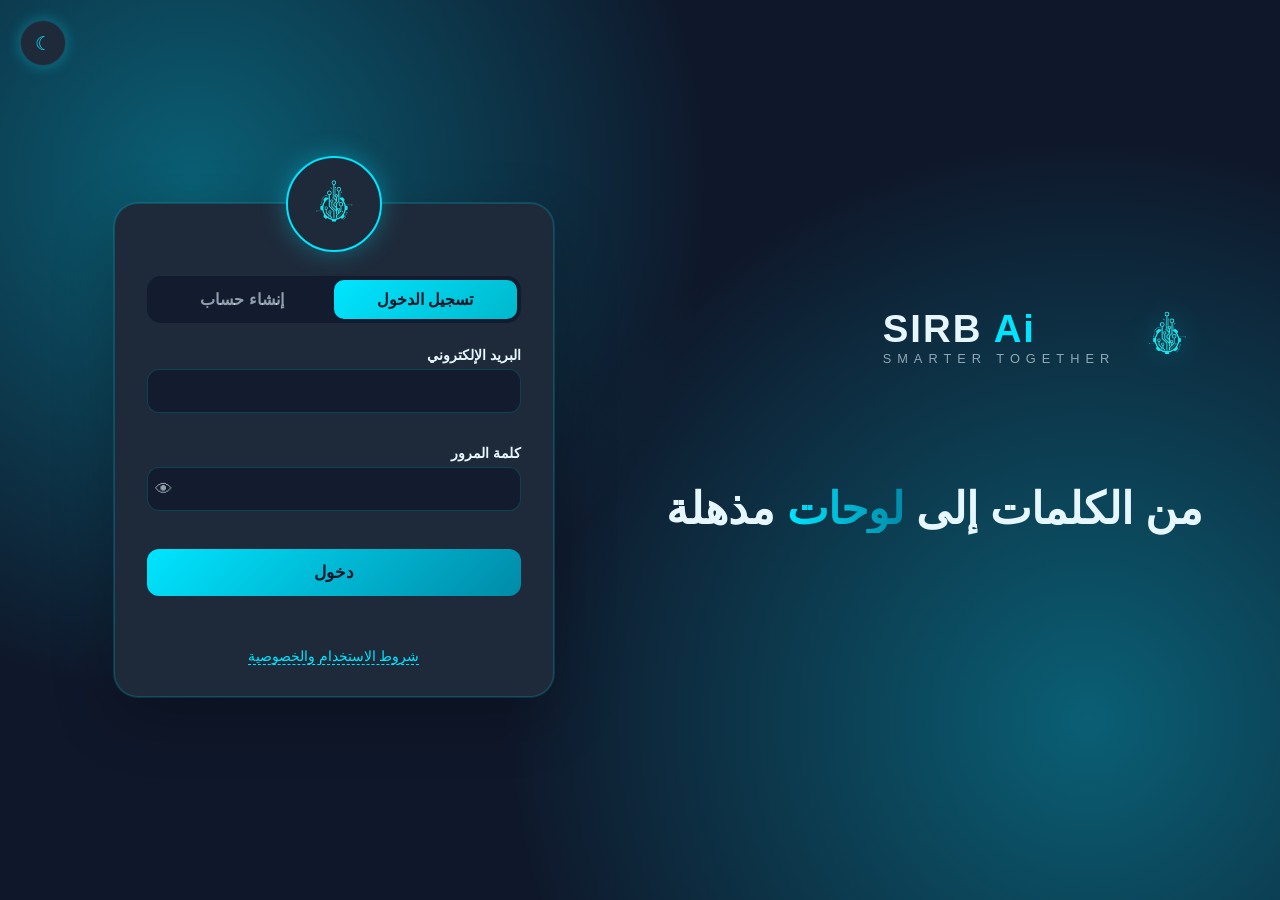
==== index.html @ 0574aa1b "V2.3.0" ====
<!DOCTYPE html>
<html lang="ar" dir="rtl">
<head>
  <meta charset="UTF-8">
  <meta http-equiv="refresh" content="0; url=log/one.html">
  <link rel="icon" type="image/png" href="img/fav.png">
  <title>Sirb Ai</title>
</head>
<body></body>
</html>
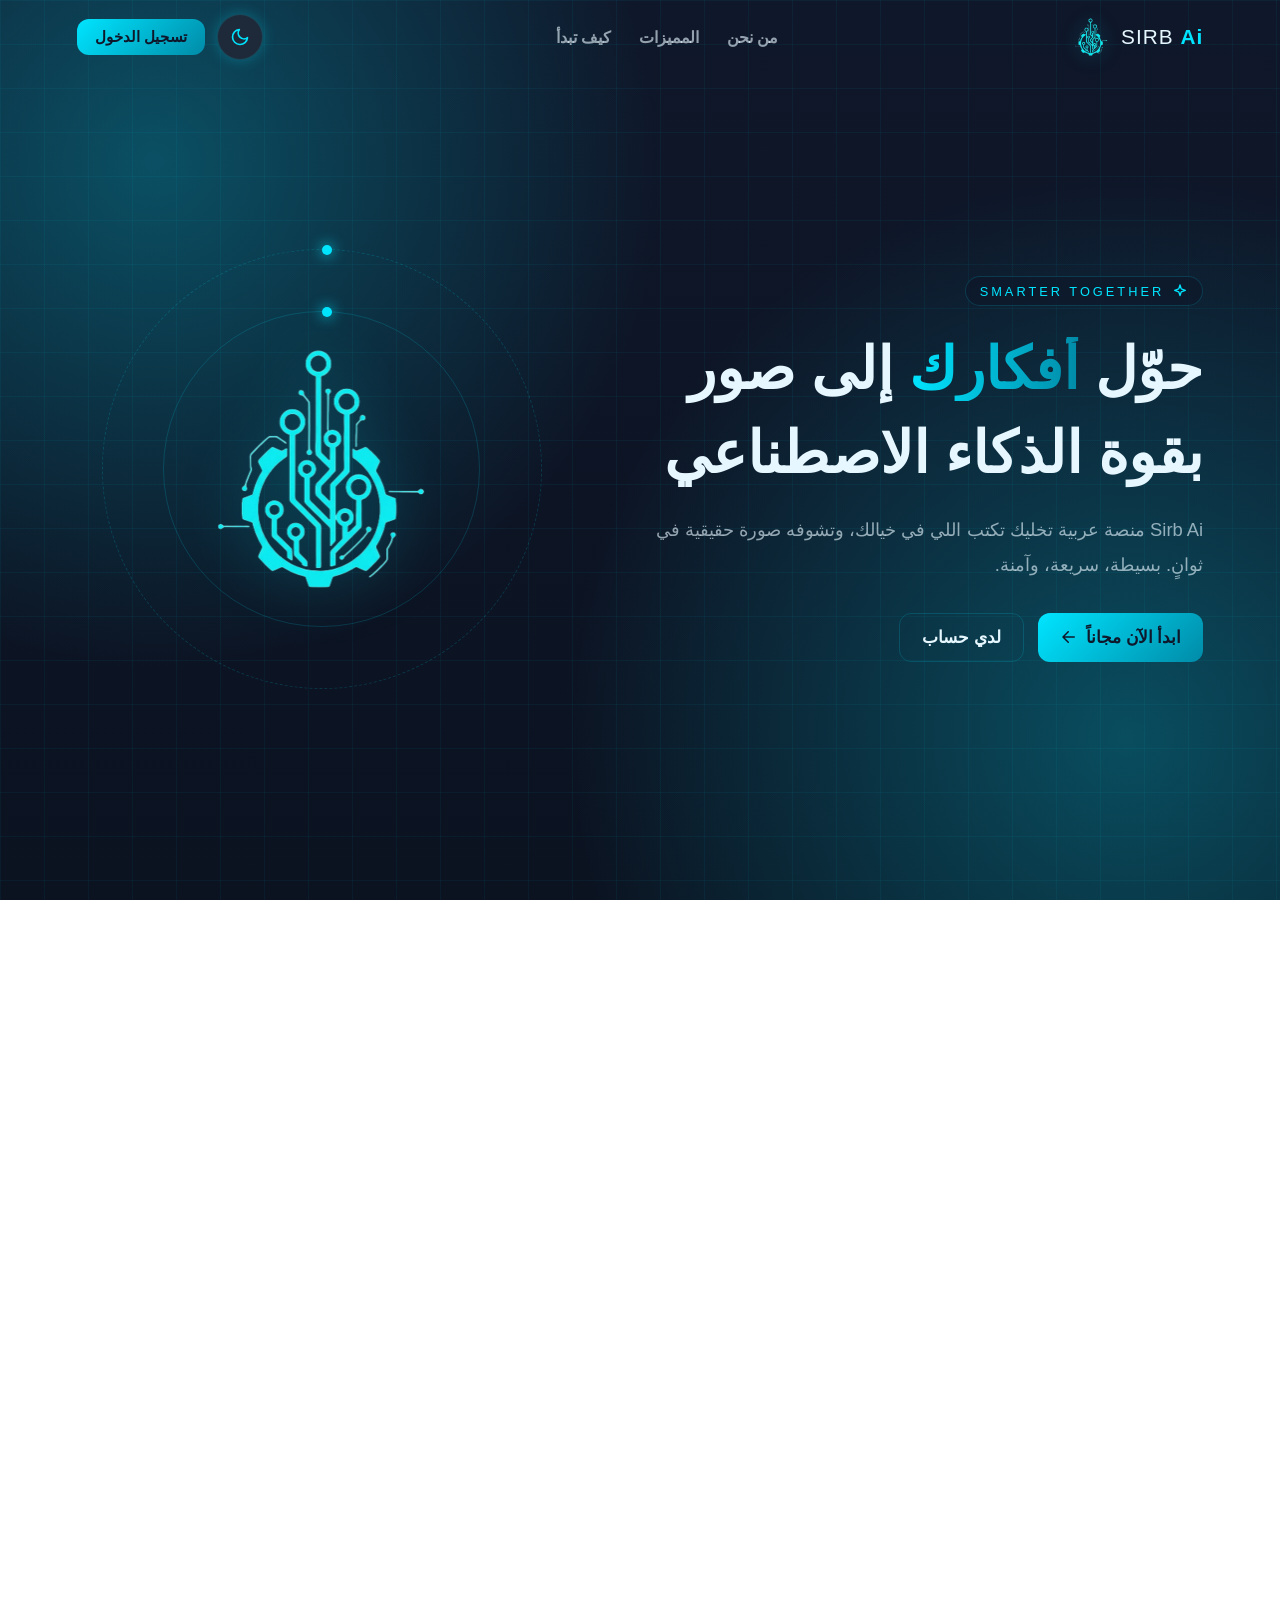
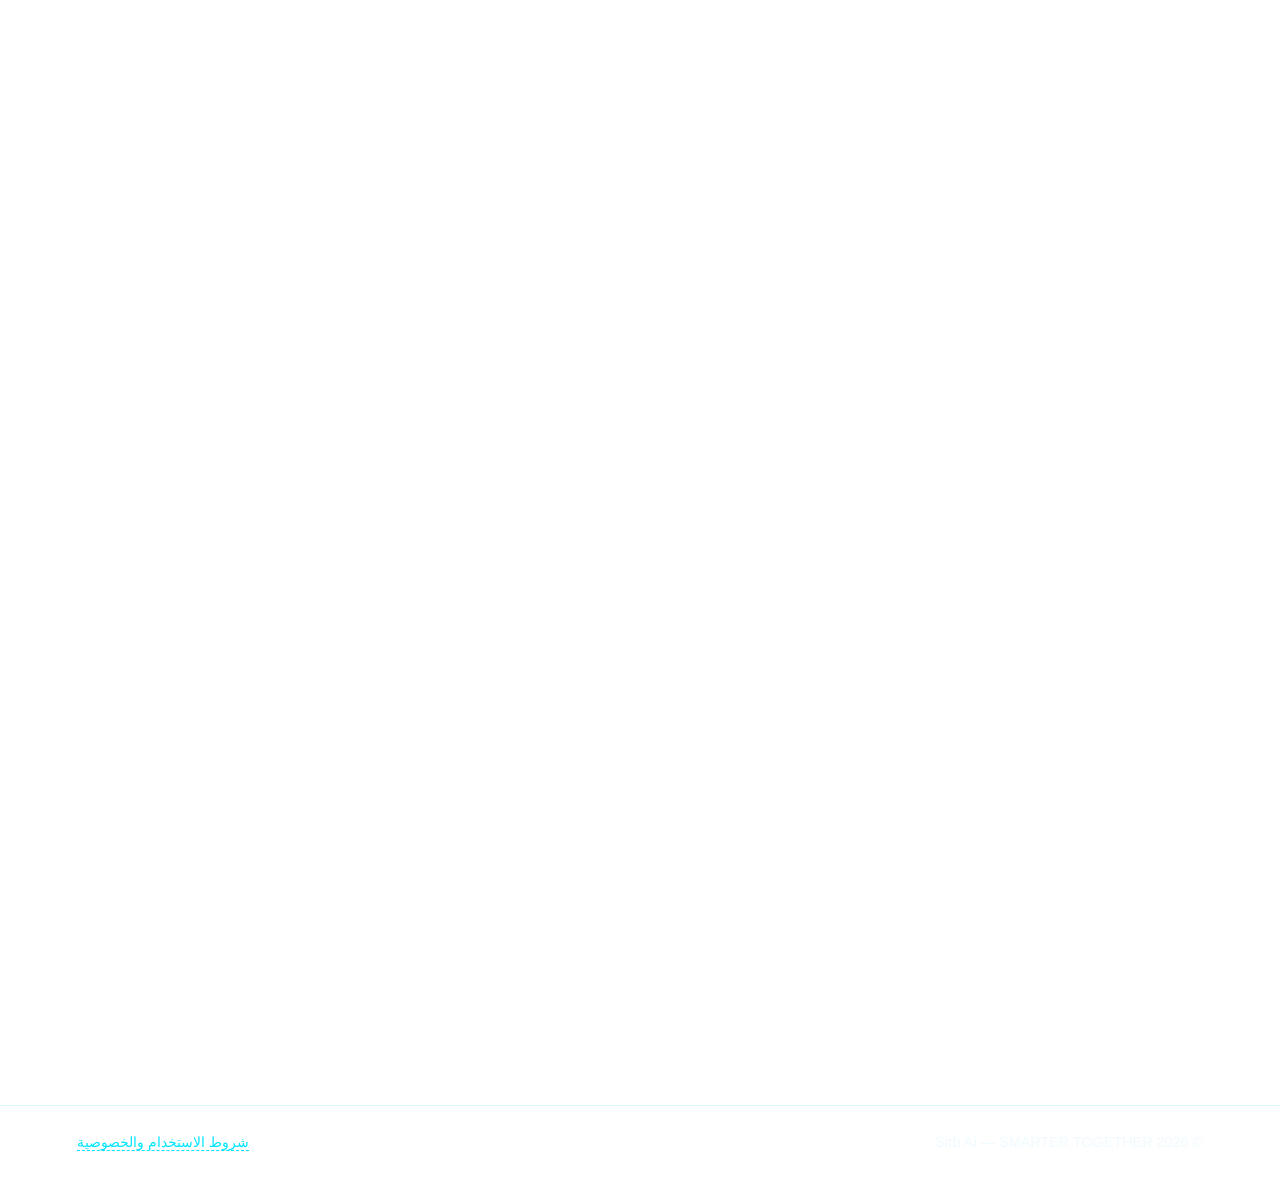
==== commit 2668fbf8: "not" ====
--- a/index.html
+++ b/index.html
@@ -1,10 +1,119 @@
 <!DOCTYPE html>
-<html lang="ar" dir="rtl">
+<html lang="ar" dir="rtl" data-theme="dark">
 <head>
   <meta charset="UTF-8">
-  <meta http-equiv="refresh" content="0; url=log/one.html">
-  <link rel="icon" type="image/png" href="img/fav.png">
-  <title>Sirb Ai</title>
+  <meta name="viewport" content="width=device-width, initial-scale=1.0">
+  <meta http-equiv="Content-Security-Policy" content="default-src 'self'; script-src 'self'; style-src 'self' https://fonts.googleapis.com; font-src https://fonts.gstatic.com; img-src 'self' data:; connect-src 'self'; base-uri 'none'; form-action 'none'; object-src 'none'">
+  <meta name="referrer" content="no-referrer">
+  <meta name="description" content="Sirb Ai — منصة عربية لإنشاء الصور بالذكاء الاصطناعي. SMARTER TOGETHER">
+  <title>Sirb Ai — أنشئ صورك بالذكاء الاصطناعي</title>
+  <link rel="icon" type="image/png" sizes="512x512" href="img/fav.png">
+  <link rel="apple-touch-icon" href="img/fav.png">
+  <link rel="preconnect" href="https://fonts.googleapis.com">
+  <link rel="preconnect" href="https://fonts.gstatic.com" crossorigin>
+  <link rel="stylesheet" href="https://fonts.googleapis.com/css2?family=Cairo:wght@400;600;700;800&family=Outfit:wght@400;600;700&display=swap">
+  <link rel="stylesheet" href="core/core.css">
+  <link rel="stylesheet" href="one.css">
 </head>
-<body></body>
+<body>
+  <svg width="0" height="0" class="sprite" aria-hidden="true">
+    <symbol id="i-sun" viewBox="0 0 24 24"><circle cx="12" cy="12" r="4"/><path d="M12 2v2M12 20v2M4.93 4.93l1.41 1.41M17.66 17.66l1.41 1.41M2 12h2M20 12h2M6.34 17.66l-1.41 1.41M19.07 4.93l-1.41 1.41"/></symbol>
+    <symbol id="i-moon" viewBox="0 0 24 24"><path d="M21 12.79A9 9 0 1 1 11.21 3 7 7 0 0 0 21 12.79z"/></symbol>
+    <symbol id="i-eye" viewBox="0 0 24 24"><path d="M2 12s3.5-7 10-7 10 7 10 7-3.5 7-10 7S2 12 2 12z"/><circle cx="12" cy="12" r="3"/></symbol>
+    <symbol id="i-eye-off" viewBox="0 0 24 24"><path d="M17.94 17.94A10.07 10.07 0 0 1 12 19c-6.5 0-10-7-10-7a18.5 18.5 0 0 1 5.06-5.94M9.9 4.24A9.12 9.12 0 0 1 12 4c6.5 0 10 7 10 7a18.5 18.5 0 0 1-2.16 3.19M14.12 14.12a3 3 0 1 1-4.24-4.24M1 1l22 22"/></symbol>
+    <symbol id="i-mail" viewBox="0 0 24 24"><rect x="2" y="4" width="20" height="16" rx="2"/><path d="m22 6-10 7L2 6"/></symbol>
+    <symbol id="i-lock" viewBox="0 0 24 24"><rect x="3" y="11" width="18" height="11" rx="2"/><path d="M7 11V7a5 5 0 0 1 10 0v4"/></symbol>
+    <symbol id="i-user" viewBox="0 0 24 24"><circle cx="12" cy="8" r="4"/><path d="M4 21a8 8 0 0 1 16 0"/></symbol>
+    <symbol id="i-gift" viewBox="0 0 24 24"><rect x="3" y="8" width="18" height="4" rx="1"/><path d="M12 8v13M19 12v9H5v-9M7.5 8a2.5 2.5 0 0 1 0-5C11 3 12 8 12 8s1-5 4.5-5a2.5 2.5 0 0 1 0 5"/></symbol>
+    <symbol id="i-shield" viewBox="0 0 24 24"><path d="M12 22s8-4 8-10V5l-8-3-8 3v7c0 6 8 10 8 10z"/><path d="m9 12 2 2 4-4"/></symbol>
+    <symbol id="i-spark" viewBox="0 0 24 24"><path d="M12 3l1.9 5.8L20 11l-6.1 2.2L12 19l-1.9-5.8L4 11l6.1-2.2z"/></symbol>
+    <symbol id="i-users" viewBox="0 0 24 24"><circle cx="9" cy="8" r="4"/><path d="M1 21a8 8 0 0 1 16 0M17 4a4 4 0 0 1 0 8M23 21a8 8 0 0 0-5-7.4"/></symbol>
+    <symbol id="i-home" viewBox="0 0 24 24"><path d="M3 10.5 12 3l9 7.5V21h-6v-6H9v6H3z"/></symbol>
+    <symbol id="i-tool" viewBox="0 0 24 24"><path d="M14.7 6.3a4 4 0 0 0-5.4 5.4L3 18l3 3 6.3-6.3a4 4 0 0 0 5.4-5.4l-2.6 2.6-2.4-.6-.6-2.4z"/></symbol>
+    <symbol id="i-copy" viewBox="0 0 24 24"><rect x="9" y="9" width="13" height="13" rx="2"/><path d="M5 15H4a2 2 0 0 1-2-2V4a2 2 0 0 1 2-2h9a2 2 0 0 1 2 2v1"/></symbol>
+    <symbol id="i-out" viewBox="0 0 24 24"><path d="M9 21H5a2 2 0 0 1-2-2V5a2 2 0 0 1 2-2h4M16 17l5-5-5-5M21 12H9"/></symbol>
+    <symbol id="i-arrow" viewBox="0 0 24 24"><path d="M5 12h14M13 5l7 7-7 7"/></symbol>
+    <symbol id="i-globe" viewBox="0 0 24 24"><circle cx="12" cy="12" r="10"/><path d="M2 12h20M12 2a15 15 0 0 1 0 20M12 2a15 15 0 0 0 0 20"/></symbol>
+  </svg>
+  <header class="nav" id="nav">
+    <a class="nav-brand" href="#top">
+      <img src="img/logo.png" alt="Sirb Ai">
+      <span class="en">SIRB <b>Ai</b></span>
+    </a>
+    <nav class="nav-links" aria-label="الأقسام">
+      <a href="#about">من نحن</a>
+      <a href="#features">المميزات</a>
+      <a href="#steps">كيف تبدأ</a>
+    </nav>
+    <div class="nav-actions">
+      <button class="theme-toggle inline" id="themeToggle" type="button" aria-label="تبديل الوضع">
+        <svg class="ic sun"><use href="#i-sun"/></svg><svg class="ic moon"><use href="#i-moon"/></svg>
+      </button>
+      <a href="log/one.html" class="btn small">تسجيل الدخول</a>
+    </div>
+  </header>
+
+  <main id="top">
+    <section class="hero-home">
+      <div class="hero-text reveal">
+        <span class="pill en"><svg class="ic"><use href="#i-spark"/></svg>SMARTER TOGETHER</span>
+        <h1>حوّل <span class="grad">أفكارك</span> إلى صور<br>بقوة الذكاء الاصطناعي</h1>
+        <p>Sirb Ai منصة عربية تخليك تكتب اللي في خيالك، وتشوفه صورة حقيقية في ثوانٍ. بسيطة، سريعة، وآمنة.</p>
+        <div class="hero-cta">
+          <a href="log/one.html?tab=signup" class="btn">ابدأ الآن مجاناً<svg class="ic flip"><use href="#i-arrow"/></svg></a>
+          <a href="log/one.html" class="btn ghost">لدي حساب</a>
+        </div>
+      </div>
+      <div class="hero-art reveal" aria-hidden="true">
+        <div class="orbit o1"></div>
+        <div class="orbit o2"></div>
+        <img src="img/logo.png" alt="">
+      </div>
+    </section>
+
+    <section class="section" id="about">
+      <div class="about reveal">
+        <h2 class="sec-title">من <span class="grad">نحن</span></h2>
+        <p>Sirb Ai فكرة بدأت من إيماننا إن الإبداع حق للكل. بنينا منصة عربية بالكامل تخلي أي شخص، مهما كانت خبرته، يقدر يصنع صور احترافية بمجرد وصف بسيط بالكلمات.</p>
+        <p>شعارنا <span class="en grad">SMARTER TOGETHER</span> لأننا شايفين إن الذكاء الحقيقي بيكبر لما نشاركه، عشان كده كل مستخدم عنده كود دعوة خاص يشارك بيه أصحابه.</p>
+      </div>
+    </section>
+
+    <section class="section" id="features">
+      <h2 class="sec-title reveal">ليه <span class="grad">Sirb Ai</span>؟</h2>
+      <div class="grid">
+        <article class="feat reveal"><span class="feat-ic"><svg class="ic"><use href="#i-spark"/></svg></span><h3>إبداع فوري</h3><p>اكتب وصفك بالعربي أو الإنجليزي واحصل على صورتك في ثوانٍ.</p></article>
+        <article class="feat reveal"><span class="feat-ic"><svg class="ic"><use href="#i-shield"/></svg></span><h3>أمان أولاً</h3><p>تشفير قوي لكلمات المرور، تحقق من البريد، وحماية من محاولات الاختراق.</p></article>
+        <article class="feat reveal"><span class="feat-ic"><svg class="ic"><use href="#i-users"/></svg></span><h3>مع بعض أذكى</h3><p>كود دعوة خاص لكل حساب تشارك بيه أصحابك وتبدعوا سوا.</p></article>
+        <article class="feat reveal"><span class="feat-ic"><svg class="ic"><use href="#i-globe"/></svg></span><h3>عربي بالكامل</h3><p>واجهة عربية مريحة بوضع مظلم ومضيء تناسب عينك.</p></article>
+      </div>
+    </section>
+
+    <section class="section" id="steps">
+      <h2 class="sec-title reveal">ابدأ في <span class="grad">3 خطوات</span></h2>
+      <ol class="steps">
+        <li class="reveal"><b class="en">01</b><h3>أنشئ حسابك</h3><p>بريدك الإلكتروني وكود تحقق يوصلك.</p></li>
+        <li class="reveal"><b class="en">02</b><h3>اكتب فكرتك</h3><p>وصف بسيط للصورة اللي في خيالك.</p></li>
+        <li class="reveal"><b class="en">03</b><h3>استلم صورتك</h3><p>حمّلها وشاركها مع اللي تحبهم.</p></li>
+      </ol>
+    </section>
+
+    <section class="section">
+      <div class="cta reveal">
+        <h2>جاهز تبدع؟</h2>
+        <p>انضم لـ <span class="en">Sirb Ai</span> دلوقتي وخلي خيالك يتكلم.</p>
+        <a href="log/one.html?tab=signup" class="btn">إنشاء حساب<svg class="ic flip"><use href="#i-arrow"/></svg></a>
+      </div>
+    </section>
+  </main>
+
+  <footer class="foot">
+    <span class="en">&copy; <span id="year"></span> Sirb Ai — SMARTER TOGETHER</span>
+    <a href="terms/index.html?from=home" class="link">شروط الاستخدام والخصوصية</a>
+  </footer>
+
+  <script src="core/config.js"></script>
+  <script src="core/core.js"></script>
+  <script src="one.js"></script>
+</body>
 </html>
--- a/core/core.css
+++ b/core/core.css
@@ -0,0 +1,256 @@
+:root {
+  --primary: #00E5FF;
+  --secondary: #00B8CC;
+  --interactive: #008BA8;
+  --accent: #00667A;
+  --success: #22C55E;
+  --warning: #F59E0B;
+  --error: #EF4444;
+  --info: #6366F1;
+  --bg: #0F172A;
+  --bg-2: #0B1220;
+  --card: rgba(30, 42, 58, 0.72);
+  --card-solid: #1E2A3A;
+  --text: #E6F7FF;
+  --muted: rgba(230, 247, 255, 0.62);
+  --line: rgba(0, 229, 255, 0.16);
+  --input: rgba(15, 23, 42, 0.65);
+  --glow: rgba(0, 229, 255, 0.28);
+  --grid: rgba(0, 229, 255, 0.05);
+  --shadow: 0 24px 60px rgba(0, 0, 0, 0.35);
+  --on-primary: #0F172A;
+  --font-ar: 'Cairo', sans-serif;
+  --font-en: 'Outfit', sans-serif;
+}
+
+[data-theme="light"] {
+  --primary: #0891A8;
+  --secondary: #0E7C90;
+  --interactive: #00667A;
+  --bg: #E7EDF2;
+  --bg-2: #DCE4EA;
+  --card: rgba(244, 247, 250, 0.82);
+  --card-solid: #F4F7FA;
+  --text: #1B2533;
+  --muted: rgba(27, 37, 51, 0.6);
+  --line: rgba(0, 102, 122, 0.16);
+  --input: #EBF0F4;
+  --glow: rgba(8, 145, 168, 0.14);
+  --grid: rgba(0, 102, 122, 0.05);
+  --shadow: 0 18px 44px rgba(27, 37, 51, 0.1);
+  --on-primary: #F4F7FA;
+}
+
+* { box-sizing: border-box; margin: 0; padding: 0; }
+
+html { scroll-behavior: smooth; }
+
+body {
+  min-height: 100vh;
+  font-family: var(--font-ar);
+  background:
+    linear-gradient(var(--grid) 1px, transparent 1px) 0 0 / 44px 44px,
+    linear-gradient(90deg, var(--grid) 1px, transparent 1px) 0 0 / 44px 44px,
+    radial-gradient(circle at 12% 18%, var(--glow), transparent 38%),
+    radial-gradient(circle at 88% 82%, var(--glow), transparent 42%),
+    linear-gradient(180deg, var(--bg), var(--bg-2));
+  background-attachment: fixed;
+  color: var(--text);
+  transition: background-color .4s, color .4s;
+}
+
+.en { font-family: var(--font-en); }
+.upper { text-transform: uppercase; letter-spacing: 3px; }
+
+.ic { width: 20px; height: 20px; fill: none; stroke: currentColor; stroke-width: 2; stroke-linecap: round; stroke-linejoin: round; flex-shrink: 0; }
+
+.layout {
+  min-height: 100vh;
+  display: grid;
+  grid-template-columns: 1.1fr 1fr;
+  align-items: center;
+  gap: 56px;
+  padding: 48px 6vw;
+  max-width: 1280px;
+  margin: 0 auto;
+}
+
+.brand { display: flex; align-items: center; gap: 16px; margin-bottom: 40px; text-decoration: none; color: inherit; }
+.brand-logo { width: 72px; height: 72px; filter: drop-shadow(0 0 14px var(--glow)); }
+.brand-name { font-size: 2.4rem; letter-spacing: 2px; direction: ltr; }
+.brand-name span { color: var(--primary); }
+.brand-tag { color: var(--muted); letter-spacing: 6px; font-size: .8rem; direction: ltr; text-align: right; }
+
+.phrase-box { min-height: 170px; display: flex; align-items: center; }
+.phrase { font-size: clamp(1.6rem, 3.4vw, 2.8rem); font-weight: 800; line-height: 1.6; }
+.phrase .grad { background: linear-gradient(90deg, var(--primary), var(--interactive)); -webkit-background-clip: text; background-clip: text; color: transparent; }
+.phrase .split { background: linear-gradient(180deg, var(--text) 50%, var(--primary) 50%); -webkit-background-clip: text; background-clip: text; color: transparent; }
+.phrase .faint { opacity: .4; }
+
+.perks { list-style: none; display: grid; gap: 14px; margin-top: 28px; }
+.perks li { display: flex; align-items: center; gap: 12px; color: var(--muted); font-weight: 600; }
+.perks .ic { color: var(--primary); width: 22px; height: 22px; padding: 4px; box-sizing: content-box; border: 1px solid var(--line); border-radius: 10px; background: var(--input); }
+
+.card {
+  position: relative;
+  background: var(--card);
+  backdrop-filter: blur(14px);
+  -webkit-backdrop-filter: blur(14px);
+  border: 1px solid var(--line);
+  border-radius: 26px;
+  padding: 72px 32px 30px;
+  box-shadow: var(--shadow);
+  max-width: 440px;
+  width: 100%;
+  justify-self: center;
+}
+.card::before {
+  content: ""; position: absolute; inset: 0; border-radius: inherit; padding: 1px; pointer-events: none;
+  background: linear-gradient(160deg, var(--primary), transparent 35%, transparent 70%, var(--interactive));
+  -webkit-mask: linear-gradient(#000 0 0) content-box, linear-gradient(#000 0 0);
+  -webkit-mask-composite: xor; mask-composite: exclude; opacity: .55;
+}
+
+.logo-ring {
+  position: absolute; top: -48px; left: 50%; transform: translateX(-50%);
+  width: 96px; height: 96px; border-radius: 50%;
+  background: var(--card-solid); border: 2px solid var(--primary);
+  display: grid; place-items: center;
+  box-shadow: 0 0 24px var(--glow);
+}
+.logo-ring img { width: 66px; height: 66px; }
+
+.card-title { text-align: center; font-size: 1.35rem; margin-bottom: 4px; }
+.card-sub { text-align: center; color: var(--muted); font-size: .9rem; margin-bottom: 20px; }
+
+.tabs { position: relative; display: grid; grid-template-columns: 1fr 1fr; background: var(--input); border: 1px solid var(--line); border-radius: 14px; padding: 4px; margin-bottom: 22px; }
+.tab { position: relative; z-index: 1; border: 0; background: none; color: var(--muted); font: 700 1rem var(--font-ar); padding: 10px; cursor: pointer; transition: color .3s; }
+.tab.active { color: var(--on-primary); }
+.tab-indicator { position: absolute; top: 4px; bottom: 4px; right: 4px; width: calc(50% - 4px); border-radius: 10px; background: linear-gradient(135deg, var(--primary), var(--secondary)); transition: transform .4s cubic-bezier(.65, 0, .35, 1); }
+.tabs.signup .tab-indicator { transform: translateX(-100%); }
+
+.form { display: none; flex-direction: column; gap: 14px; animation: fadeUp .4s ease; }
+.form.active { display: flex; }
+
+.field { display: flex; flex-direction: column; gap: 6px; font-weight: 600; font-size: .9rem; }
+.field em { color: var(--muted); font-style: normal; font-weight: 400; }
+.input-wrap { position: relative; }
+.input-wrap > .ic { position: absolute; right: 13px; top: 50%; transform: translateY(-50%); color: var(--muted); width: 18px; height: 18px; pointer-events: none; transition: color .2s; }
+.input-wrap:focus-within > .ic { color: var(--primary); }
+.field input {
+  width: 100%; padding: 12px 14px; border-radius: 12px;
+  border: 1px solid var(--line); background: var(--input); color: var(--text);
+  font: 1rem var(--font-en); outline: none; transition: border-color .2s, box-shadow .2s;
+}
+.input-wrap input { padding-right: 42px; }
+.field input::placeholder { color: var(--muted); opacity: .6; }
+.field input:focus { border-color: var(--primary); box-shadow: 0 0 0 3px var(--glow); }
+.field.invalid input { border-color: var(--error); }
+.err { color: var(--error); min-height: 1em; font-weight: 400; }
+
+.pass-wrap input { padding-left: 44px; }
+.eye { position: absolute; left: 6px; top: 50%; transform: translateY(-50%); border: 0; background: none; cursor: pointer; color: var(--muted); width: 34px; height: 34px; display: grid; place-items: center; border-radius: 8px; transition: color .2s, background .2s; }
+.eye:hover { color: var(--primary); background: var(--glow); }
+.eye .off, .eye.on .open { display: none; }
+.eye.on .off { display: block; }
+.eye.on { color: var(--primary); }
+
+.meter { height: 4px; border-radius: 4px; background: var(--input); overflow: hidden; }
+.meter i { display: block; height: 100%; width: 0; background: var(--error); transition: width .3s, background .3s; }
+
+.btn {
+  display: inline-flex; align-items: center; justify-content: center; gap: 8px;
+  text-decoration: none; text-align: center;
+  margin-top: 6px; border: 0; border-radius: 12px; padding: 13px 22px;
+  background: linear-gradient(135deg, var(--primary), var(--interactive));
+  color: var(--on-primary); font: 800 1.05rem var(--font-ar); cursor: pointer;
+  transition: transform .2s, box-shadow .2s, opacity .2s;
+}
+.btn:hover { transform: translateY(-2px); box-shadow: 0 8px 24px var(--glow); }
+.btn:disabled { opacity: .6; cursor: wait; transform: none; }
+.btn.ghost { background: transparent; border: 1px solid var(--line); color: var(--text); }
+.btn.ghost:hover { border-color: var(--primary); color: var(--primary); }
+.btn .ic { width: 18px; height: 18px; }
+
+.msg { text-align: center; min-height: 1.4em; font-weight: 600; }
+.msg.error { color: var(--error); }
+.msg.success { color: var(--success); }
+.msg.info { color: var(--info); }
+
+.theme-toggle {
+  position: fixed; top: 20px; left: 20px; z-index: 20;
+  width: 46px; height: 46px; border-radius: 50%;
+  border: 1px solid var(--line); background: var(--card-solid); color: var(--primary);
+  display: grid; place-items: center; cursor: pointer; box-shadow: 0 0 14px var(--glow);
+  transition: transform .3s, border-color .2s;
+}
+.theme-toggle:hover { transform: rotate(18deg); border-color: var(--primary); }
+.theme-toggle.inline { position: static; }
+[data-theme="dark"] .theme-toggle .sun, [data-theme="light"] .theme-toggle .moon { display: none; }
+
+.back-home { position: fixed; top: 20px; right: 20px; z-index: 20; display: inline-flex; align-items: center; gap: 6px; padding: 10px 16px; border-radius: 999px; border: 1px solid var(--line); background: var(--card-solid); color: var(--text); text-decoration: none; font-weight: 700; font-size: .9rem; transition: border-color .2s, color .2s; }
+.back-home:hover { border-color: var(--primary); color: var(--primary); }
+.back-home .ic { width: 18px; height: 18px; }
+
+.e1 { animation: inFade .7s ease both; }
+.e2 { animation: inUp .7s ease both; }
+.e3 { animation: inDown .7s ease both; }
+.e4 { animation: inRight .7s ease both; }
+.e5 { animation: inLeft .7s ease both; }
+.e6 { animation: inZoom .7s ease both; }
+.e7 { animation: inBlur .8s ease both; }
+.e8 { animation: inFlip .8s ease both; }
+.x1 { animation: inFade .6s ease reverse both; }
+.x2 { animation: inUp .6s ease reverse both; }
+.x3 { animation: inDown .6s ease reverse both; }
+.x4 { animation: inRight .6s ease reverse both; }
+.x5 { animation: inLeft .6s ease reverse both; }
+.x6 { animation: inZoom .6s ease reverse both; }
+.x7 { animation: inBlur .6s ease reverse both; }
+.x8 { animation: inFlip .6s ease reverse both; }
+
+@keyframes inFade { from { opacity: 0; } to { opacity: 1; } }
+@keyframes inUp { from { opacity: 0; transform: translateY(40px); } to { opacity: 1; transform: none; } }
+@keyframes inDown { from { opacity: 0; transform: translateY(-40px); } to { opacity: 1; transform: none; } }
+@keyframes inRight { from { opacity: 0; transform: translateX(60px); } to { opacity: 1; transform: none; } }
+@keyframes inLeft { from { opacity: 0; transform: translateX(-60px); } to { opacity: 1; transform: none; } }
+@keyframes inZoom { from { opacity: 0; transform: scale(.7); } to { opacity: 1; transform: none; } }
+@keyframes inBlur { from { opacity: 0; filter: blur(12px); } to { opacity: 1; filter: none; } }
+@keyframes inFlip { from { opacity: 0; transform: perspective(600px) rotateX(70deg); } to { opacity: 1; transform: none; } }
+@keyframes fadeUp { from { opacity: 0; transform: translateY(10px); } to { opacity: 1; transform: none; } }
+
+.page-center { min-height: 100vh; display: grid; place-items: center; padding: 24px; text-align: center; }
+.page-center .card { padding-top: 72px; }
+.page-center h2 { margin-bottom: 8px; }
+.page-center p { color: var(--muted); margin-bottom: 16px; }
+.page-center .btn { width: 100%; }
+.status { display: inline-flex; align-items: center; gap: 8px; color: var(--warning); }
+.code-box { display: flex; gap: 8px; justify-content: center; align-items: center; margin: 12px 0 20px; }
+.code-box code { font: 700 1.3rem var(--font-en); letter-spacing: 4px; color: var(--primary); background: var(--input); padding: 8px 16px; border-radius: 10px; }
+
+.agree { display: flex; align-items: flex-start; gap: 8px; font-size: .9rem; cursor: pointer; }
+.agree input { margin-top: 6px; accent-color: var(--primary); width: 16px; height: 16px; flex-shrink: 0; }
+.link { color: var(--primary); text-decoration: none; border-bottom: 1px dashed var(--primary); }
+.link:hover { color: var(--secondary); }
+.legal { text-align: center; margin-top: 16px; font-size: .85rem; }
+.agree-err { color: var(--error); min-height: 1em; margin-top: -8px; }
+
+.hint { display: block; margin-top: 4px; font-size: .72rem; color: var(--muted); font-family: var(--font-en); direction: ltr; text-align: right; }
+.code-wrap { display: flex; gap: 8px; align-items: stretch; }
+.code-wrap input { flex: 1; min-width: 0; letter-spacing: 6px; text-align: center; font-weight: 700; }
+.send-code { flex-shrink: 0; border: 1px solid var(--primary); background: transparent; color: var(--primary); border-radius: 10px; padding: 0 14px; font-family: var(--font-ar); font-weight: 700; font-size: .85rem; cursor: pointer; transition: background .2s, color .2s; white-space: nowrap; }
+.send-code:hover:not(:disabled) { background: var(--primary); color: var(--on-primary); }
+.send-code:disabled { opacity: .55; cursor: not-allowed; }
+
+@media (max-width: 900px) {
+  .layout { grid-template-columns: 1fr; gap: 72px; padding: 96px 20px 40px; }
+  .brand { justify-content: center; margin-bottom: 16px; }
+  .phrase-box { min-height: 120px; justify-content: center; text-align: center; }
+  .perks { display: none; }
+}
+
+@media (prefers-reduced-motion: reduce) {
+  *, *::before, *::after { animation-duration: .01ms !important; transition-duration: .01ms !important; }
+  html { scroll-behavior: auto; }
+}
+.sprite { position: absolute; width: 0; height: 0; overflow: hidden; }
--- a/one.css
+++ b/one.css
@@ -0,0 +1,92 @@
+.nav {
+  position: sticky; top: 0; z-index: 30;
+  display: flex; align-items: center; justify-content: space-between; gap: 16px;
+  padding: 14px 6vw; transition: background .3s, box-shadow .3s, border-color .3s;
+  border-bottom: 1px solid transparent;
+}
+.nav.scrolled { background: var(--card); backdrop-filter: blur(14px); -webkit-backdrop-filter: blur(14px); border-color: var(--line); box-shadow: var(--shadow); }
+.nav-brand { display: flex; align-items: center; gap: 10px; text-decoration: none; color: var(--text); font-size: 1.3rem; letter-spacing: 1px; direction: ltr; }
+.nav-brand img { width: 40px; height: 40px; filter: drop-shadow(0 0 10px var(--glow)); }
+.nav-brand b { color: var(--primary); }
+.nav-links { display: flex; gap: 28px; }
+.nav-links a { color: var(--muted); text-decoration: none; font-weight: 700; transition: color .2s; }
+.nav-links a:hover { color: var(--primary); }
+.nav-actions { display: flex; align-items: center; gap: 12px; }
+.btn.small { margin: 0; padding: 9px 18px; font-size: .95rem; }
+.ic.flip { transform: scaleX(-1); }
+
+.grad { background: linear-gradient(90deg, var(--primary), var(--interactive)); -webkit-background-clip: text; background-clip: text; color: transparent; }
+
+.hero-home {
+  min-height: calc(100vh - 72px);
+  display: grid; grid-template-columns: 1.2fr 1fr; align-items: center; gap: 48px;
+  padding: 40px 6vw 80px; max-width: 1280px; margin: 0 auto;
+}
+.pill { display: inline-flex; align-items: center; gap: 8px; padding: 6px 14px; border-radius: 999px; border: 1px solid var(--line); background: var(--input); color: var(--primary); font-size: .8rem; letter-spacing: 3px; margin-bottom: 22px; }
+.pill .ic { width: 16px; height: 16px; }
+.hero-text h1 { font-size: clamp(2rem, 4.6vw, 3.6rem); line-height: 1.45; font-weight: 800; margin-bottom: 18px; }
+.hero-text p { color: var(--muted); font-size: 1.15rem; line-height: 1.9; max-width: 560px; margin-bottom: 30px; }
+.hero-cta { display: flex; flex-wrap: wrap; gap: 14px; }
+.hero-cta .btn { margin: 0; }
+
+.hero-art { position: relative; aspect-ratio: 1; max-width: 440px; width: 100%; justify-self: center; display: grid; place-items: center; }
+.hero-art img { width: 58%; filter: drop-shadow(0 0 30px var(--glow)); animation: float 6s ease-in-out infinite; }
+.orbit { position: absolute; inset: 0; border-radius: 50%; border: 1px dashed var(--line); animation: spin 40s linear infinite; }
+.orbit.o2 { inset: 14%; border-style: solid; border-color: var(--line); animation-duration: 26s; animation-direction: reverse; }
+.orbit::after { content: ""; position: absolute; top: -5px; left: 50%; width: 10px; height: 10px; border-radius: 50%; background: var(--primary); box-shadow: 0 0 14px var(--primary); }
+
+.section { padding: 80px 6vw; max-width: 1280px; margin: 0 auto; }
+.sec-title { font-size: clamp(1.7rem, 3vw, 2.4rem); text-align: center; margin-bottom: 40px; }
+
+.about { background: var(--card); border: 1px solid var(--line); border-radius: 26px; padding: 48px; box-shadow: var(--shadow); max-width: 900px; margin: 0 auto; text-align: center; }
+.about .sec-title { margin-bottom: 20px; }
+.about p { color: var(--muted); font-size: 1.1rem; line-height: 2; }
+.about p + p { margin-top: 12px; }
+
+.grid { display: grid; grid-template-columns: repeat(4, 1fr); gap: 20px; }
+.feat { background: var(--card); border: 1px solid var(--line); border-radius: 20px; padding: 28px 22px; transition: transform .3s, border-color .3s, box-shadow .3s; }
+.feat:hover { transform: translateY(-6px); border-color: var(--primary); box-shadow: 0 14px 34px var(--glow); }
+.feat-ic { display: grid; place-items: center; width: 52px; height: 52px; border-radius: 14px; background: linear-gradient(135deg, var(--primary), var(--interactive)); color: var(--on-primary); margin-bottom: 18px; }
+.feat-ic .ic { width: 26px; height: 26px; }
+.feat h3 { font-size: 1.15rem; margin-bottom: 8px; }
+.feat p { color: var(--muted); line-height: 1.8; font-size: .95rem; }
+
+.steps { list-style: none; display: grid; grid-template-columns: repeat(3, 1fr); gap: 20px; counter-reset: s; }
+.steps li { position: relative; padding: 30px 24px; border-radius: 20px; border: 1px solid var(--line); background: var(--input); }
+.steps b { font-size: 2.4rem; font-weight: 700; color: var(--primary); opacity: .85; display: block; margin-bottom: 8px; }
+.steps h3 { margin-bottom: 6px; }
+.steps p { color: var(--muted); line-height: 1.8; }
+
+.cta { text-align: center; padding: 56px 32px; border-radius: 26px; border: 1px solid var(--primary); background: radial-gradient(circle at 50% 0, var(--glow), transparent 70%), var(--card); }
+.cta h2 { font-size: clamp(1.7rem, 3vw, 2.3rem); margin-bottom: 10px; }
+.cta p { color: var(--muted); margin-bottom: 24px; font-size: 1.1rem; }
+
+.foot { display: flex; flex-wrap: wrap; justify-content: space-between; align-items: center; gap: 12px; padding: 28px 6vw; border-top: 1px solid var(--line); color: var(--muted); font-size: .9rem; }
+
+.reveal { opacity: 0; transform: translateY(26px); transition: opacity .7s ease, transform .7s ease; }
+.reveal.in { opacity: 1; transform: none; }
+
+@keyframes spin { to { transform: rotate(360deg); } }
+@keyframes float { 0%, 100% { transform: translateY(0); } 50% { transform: translateY(-14px); } }
+
+@media (max-width: 1000px) {
+  .grid { grid-template-columns: repeat(2, 1fr); }
+}
+@media (max-width: 800px) {
+  .nav-links { display: none; }
+  .hero-home { grid-template-columns: 1fr; text-align: center; padding-top: 20px; }
+  .hero-text p { margin-inline: auto; }
+  .hero-cta { justify-content: center; }
+  .hero-art { max-width: 300px; grid-row: 1; }
+  .steps { grid-template-columns: 1fr; }
+  .about { padding: 32px 22px; }
+  .foot { justify-content: center; text-align: center; }
+}
+@media (max-width: 520px) {
+  .grid { grid-template-columns: 1fr; }
+  .nav { padding: 12px 16px; }
+  .nav-brand span { display: none; }
+}
+@media (prefers-reduced-motion: reduce) {
+  .reveal { opacity: 1; transform: none; }
+}
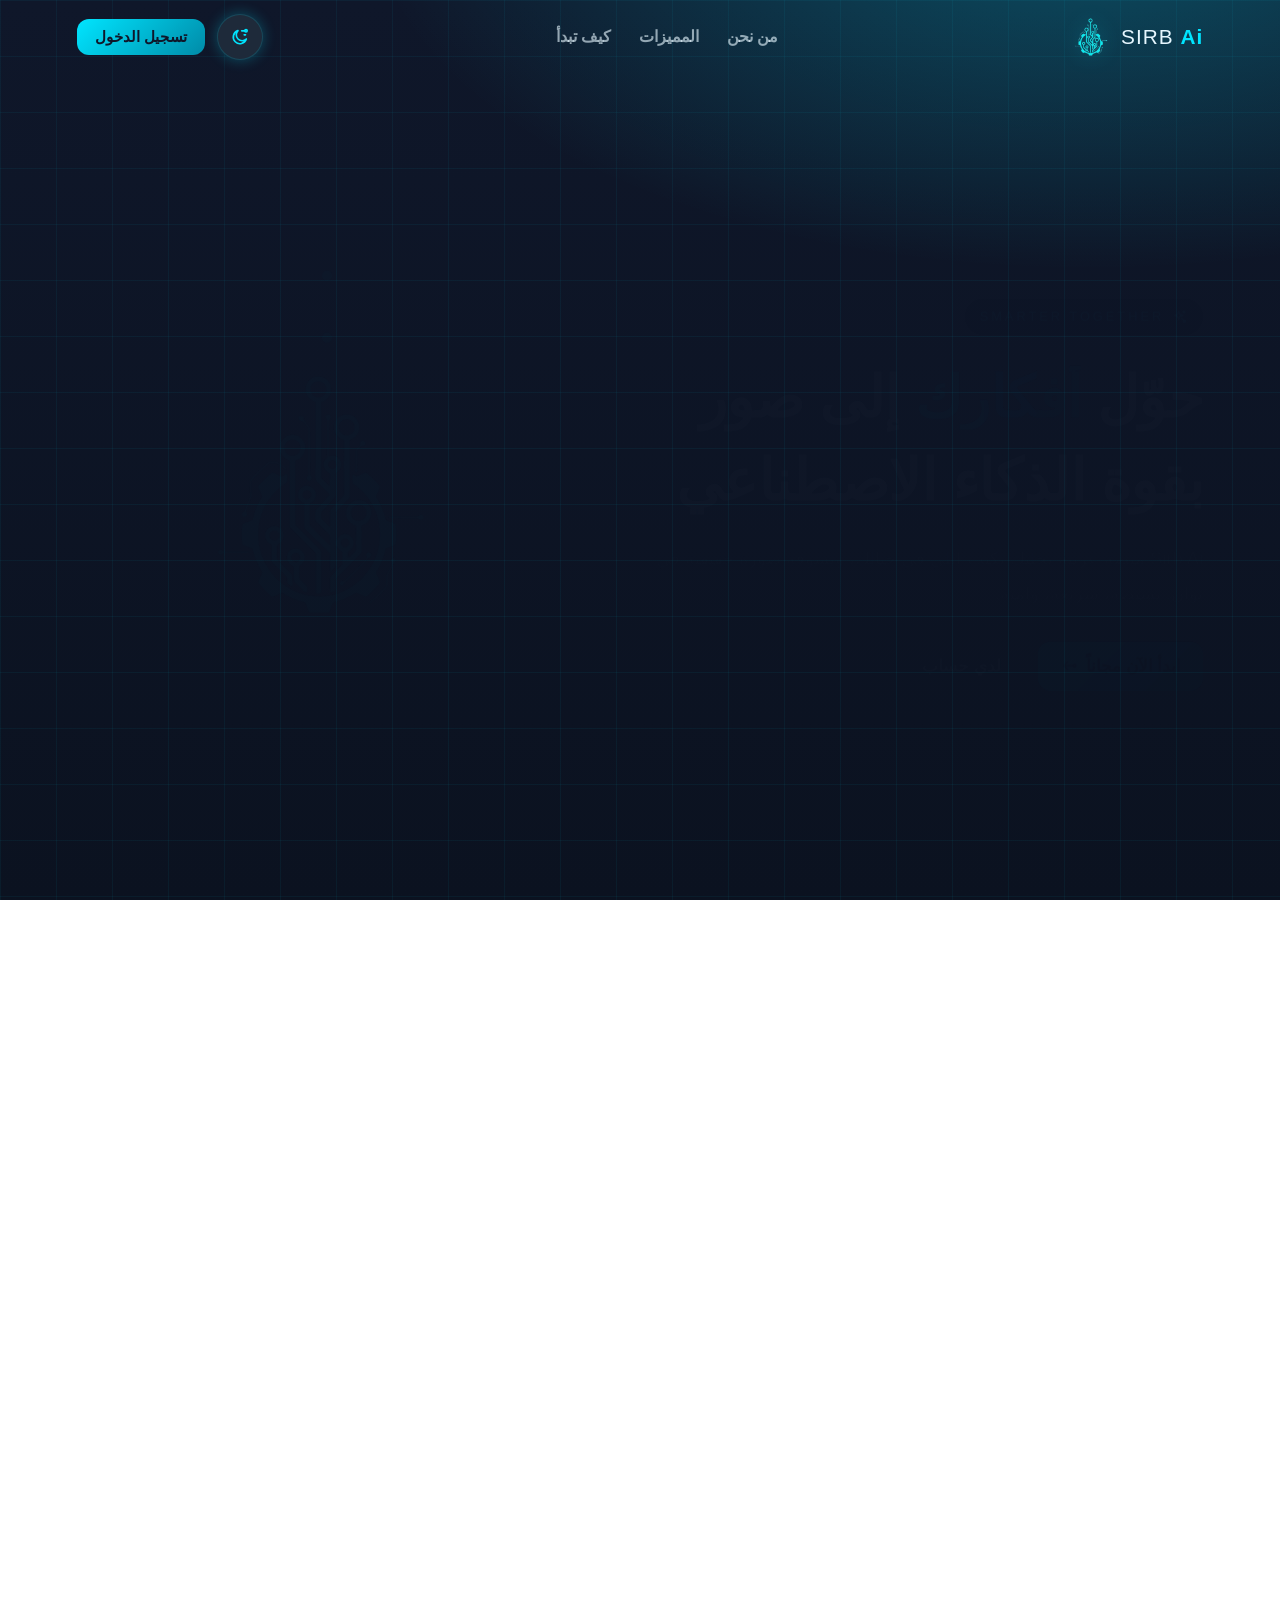
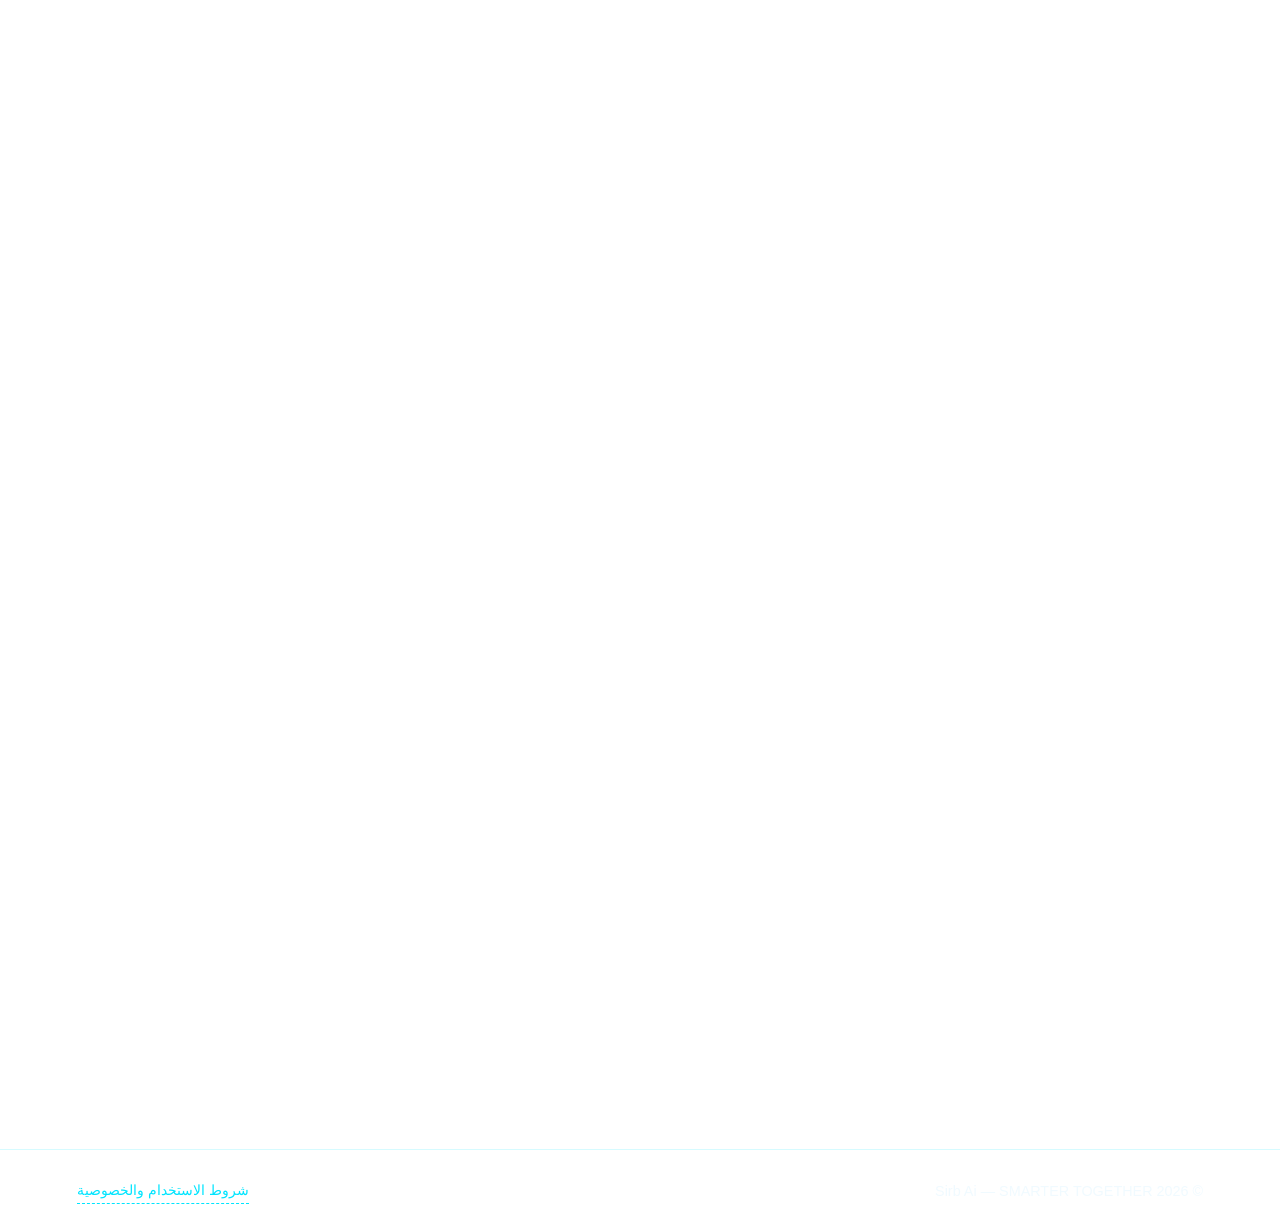
==== commit a8dff2b5: "trth" ====
--- a/index.html
+++ b/index.html
@@ -3,7 +3,7 @@
 <head>
   <meta charset="UTF-8">
   <meta name="viewport" content="width=device-width, initial-scale=1.0">
-  <meta http-equiv="Content-Security-Policy" content="default-src 'self'; script-src 'self'; style-src 'self' https://fonts.googleapis.com; font-src https://fonts.gstatic.com; img-src 'self' data:; connect-src 'self'; base-uri 'none'; form-action 'none'; object-src 'none'">
+  <meta http-equiv="Content-Security-Policy" content="default-src 'self'; script-src 'self'; style-src 'self' https://fonts.googleapis.com; font-src https://fonts.gstatic.com; img-src 'self' data:; connect-src 'self' https:; base-uri 'none'; form-action 'none'; object-src 'none'">
   <meta name="referrer" content="no-referrer">
   <meta name="description" content="Sirb Ai — منصة عربية لإنشاء الصور بالذكاء الاصطناعي. SMARTER TOGETHER">
   <title>Sirb Ai — أنشئ صورك بالذكاء الاصطناعي</title>
@@ -17,23 +17,13 @@
 </head>
 <body>
   <svg width="0" height="0" class="sprite" aria-hidden="true">
-    <symbol id="i-sun" viewBox="0 0 24 24"><circle cx="12" cy="12" r="4"/><path d="M12 2v2M12 20v2M4.93 4.93l1.41 1.41M17.66 17.66l1.41 1.41M2 12h2M20 12h2M6.34 17.66l-1.41 1.41M19.07 4.93l-1.41 1.41"/></symbol>
-    <symbol id="i-moon" viewBox="0 0 24 24"><path d="M21 12.79A9 9 0 1 1 11.21 3 7 7 0 0 0 21 12.79z"/></symbol>
-    <symbol id="i-eye" viewBox="0 0 24 24"><path d="M2 12s3.5-7 10-7 10 7 10 7-3.5 7-10 7S2 12 2 12z"/><circle cx="12" cy="12" r="3"/></symbol>
-    <symbol id="i-eye-off" viewBox="0 0 24 24"><path d="M17.94 17.94A10.07 10.07 0 0 1 12 19c-6.5 0-10-7-10-7a18.5 18.5 0 0 1 5.06-5.94M9.9 4.24A9.12 9.12 0 0 1 12 4c6.5 0 10 7 10 7a18.5 18.5 0 0 1-2.16 3.19M14.12 14.12a3 3 0 1 1-4.24-4.24M1 1l22 22"/></symbol>
-    <symbol id="i-mail" viewBox="0 0 24 24"><rect x="2" y="4" width="20" height="16" rx="2"/><path d="m22 6-10 7L2 6"/></symbol>
-    <symbol id="i-lock" viewBox="0 0 24 24"><rect x="3" y="11" width="18" height="11" rx="2"/><path d="M7 11V7a5 5 0 0 1 10 0v4"/></symbol>
-    <symbol id="i-user" viewBox="0 0 24 24"><circle cx="12" cy="8" r="4"/><path d="M4 21a8 8 0 0 1 16 0"/></symbol>
-    <symbol id="i-gift" viewBox="0 0 24 24"><rect x="3" y="8" width="18" height="4" rx="1"/><path d="M12 8v13M19 12v9H5v-9M7.5 8a2.5 2.5 0 0 1 0-5C11 3 12 8 12 8s1-5 4.5-5a2.5 2.5 0 0 1 0 5"/></symbol>
-    <symbol id="i-shield" viewBox="0 0 24 24"><path d="M12 22s8-4 8-10V5l-8-3-8 3v7c0 6 8 10 8 10z"/><path d="m9 12 2 2 4-4"/></symbol>
-    <symbol id="i-spark" viewBox="0 0 24 24"><path d="M12 3l1.9 5.8L20 11l-6.1 2.2L12 19l-1.9-5.8L4 11l6.1-2.2z"/></symbol>
-    <symbol id="i-users" viewBox="0 0 24 24"><circle cx="9" cy="8" r="4"/><path d="M1 21a8 8 0 0 1 16 0M17 4a4 4 0 0 1 0 8M23 21a8 8 0 0 0-5-7.4"/></symbol>
-    <symbol id="i-home" viewBox="0 0 24 24"><path d="M3 10.5 12 3l9 7.5V21h-6v-6H9v6H3z"/></symbol>
-    <symbol id="i-tool" viewBox="0 0 24 24"><path d="M14.7 6.3a4 4 0 0 0-5.4 5.4L3 18l3 3 6.3-6.3a4 4 0 0 0 5.4-5.4l-2.6 2.6-2.4-.6-.6-2.4z"/></symbol>
-    <symbol id="i-copy" viewBox="0 0 24 24"><rect x="9" y="9" width="13" height="13" rx="2"/><path d="M5 15H4a2 2 0 0 1-2-2V4a2 2 0 0 1 2-2h9a2 2 0 0 1 2 2v1"/></symbol>
-    <symbol id="i-out" viewBox="0 0 24 24"><path d="M9 21H5a2 2 0 0 1-2-2V5a2 2 0 0 1 2-2h4M16 17l5-5-5-5M21 12H9"/></symbol>
-    <symbol id="i-arrow" viewBox="0 0 24 24"><path d="M5 12h14M13 5l7 7-7 7"/></symbol>
-    <symbol id="i-globe" viewBox="0 0 24 24"><circle cx="12" cy="12" r="10"/><path d="M2 12h20M12 2a15 15 0 0 1 0 20M12 2a15 15 0 0 0 0 20"/></symbol>
+    <symbol id="i-sun" viewBox="0 0 24 24"><circle cx="12" cy="12" r="3.6"/><path d="M12 4.6V7M12 17v2.4M4.6 12H7M17 12h2.4M6.6 6.6l1.5 1.5M15.9 15.9l1.5 1.5M6.6 17.4l1.5-1.5M15.9 8.1l1.5-1.5"/><circle cx="12" cy="3" r="1.4"/><circle cx="12" cy="21" r="1.4"/><circle cx="3" cy="12" r="1.4"/><circle cx="21" cy="12" r="1.4"/></symbol>
+    <symbol id="i-moon" viewBox="0 0 24 24"><path d="M19.6 14.4A8 8 0 1 1 9.6 4.4a6.4 6.4 0 0 0 10 10z"/><path d="M14 4.6h3.6"/><circle cx="19.2" cy="4.6" r="1.4"/><path d="M17 9.4h1.6"/></symbol>
+    <symbol id="i-spark" viewBox="0 0 24 24"><path d="M10 3.5 11.6 8.4 16.5 10l-4.9 1.6L10 16.5l-1.6-4.9L3.5 10l4.9-1.6z"/><path d="m14.6 14.6 2.8 2.8"/><circle cx="18.6" cy="18.6" r="1.6"/><circle cx="18" cy="5" r="1.2"/></symbol>
+    <symbol id="i-arrow" viewBox="0 0 24 24"><circle cx="4.6" cy="12" r="1.6"/><path d="M6.2 12H19M14 7l5 5-5 5"/></symbol>
+    <symbol id="i-shield" viewBox="0 0 24 24"><path d="M12 3 19 5.5V11c0 4.6-3 8.2-7 10-4-1.8-7-5.4-7-10V5.5z"/><path d="M12 17v-4.6l2.6-2.6"/><circle cx="15.7" cy="8.7" r="1.4"/><path d="M9.4 12.8 12 15.2"/></symbol>
+    <symbol id="i-users" viewBox="0 0 24 24"><circle cx="7.8" cy="7.8" r="3"/><circle cx="16.2" cy="7.8" r="3"/><path d="M2.5 20v-1.6L6 15h3.6l1.2 1.2M13.2 16.2l1.2-1.2H18l3.5 3.4V20"/><circle cx="12" cy="17.4" r="1.3"/></symbol>
+    <symbol id="i-lang" viewBox="0 0 24 24"><path d="M4 5.5 5.5 4h13L20 5.5v9L18.5 16H11l-4.5 4v-4h-1L4 14.5z"/><path d="M8 8.5h8M8 11.5h4.6"/><circle cx="15.6" cy="11.5" r="1.3"/></symbol>
   </svg>
   <header class="nav" id="nav">
     <a class="nav-brand" href="#top">
@@ -85,7 +75,7 @@
         <article class="feat reveal"><span class="feat-ic"><svg class="ic"><use href="#i-spark"/></svg></span><h3>إبداع فوري</h3><p>اكتب وصفك بالعربي أو الإنجليزي واحصل على صورتك في ثوانٍ.</p></article>
         <article class="feat reveal"><span class="feat-ic"><svg class="ic"><use href="#i-shield"/></svg></span><h3>أمان أولاً</h3><p>تشفير قوي لكلمات المرور، تحقق من البريد، وحماية من محاولات الاختراق.</p></article>
         <article class="feat reveal"><span class="feat-ic"><svg class="ic"><use href="#i-users"/></svg></span><h3>مع بعض أذكى</h3><p>كود دعوة خاص لكل حساب تشارك بيه أصحابك وتبدعوا سوا.</p></article>
-        <article class="feat reveal"><span class="feat-ic"><svg class="ic"><use href="#i-globe"/></svg></span><h3>عربي بالكامل</h3><p>واجهة عربية مريحة بوضع مظلم ومضيء تناسب عينك.</p></article>
+        <article class="feat reveal"><span class="feat-ic"><svg class="ic"><use href="#i-lang"/></svg></span><h3>عربي بالكامل</h3><p>واجهة عربية مريحة بوضع مظلم ومضيء تناسب عينك.</p></article>
       </div>
     </section>
 
--- a/core/core.css
+++ b/core/core.css
@@ -254,3 +254,25 @@
   html { scroll-behavior: auto; }
 }
 .sprite { position: absolute; width: 0; height: 0; overflow: hidden; }
+
+:root { --r-sm: 10px; --r-md: 14px; --r-lg: 20px; --ease: cubic-bezier(.2,.7,.2,1); }
+body { font-size: 16px; line-height: 1.7; -webkit-font-smoothing: antialiased; text-rendering: optimizeLegibility;
+  background:
+    radial-gradient(1200px 600px at 85% -10%, var(--glow), transparent 60%),
+    linear-gradient(var(--grid) 1px, transparent 1px) 0 0 / 56px 56px,
+    linear-gradient(90deg, var(--grid) 1px, transparent 1px) 0 0 / 56px 56px,
+    linear-gradient(180deg, var(--bg), var(--bg-2));
+  background-attachment: fixed; }
+h1, h2, h3 { line-height: 1.25; letter-spacing: -.01em; text-wrap: balance; }
+p { text-wrap: pretty; }
+::selection { background: var(--primary); color: var(--on-primary); }
+a, button, input, select, textarea { transition: color .2s var(--ease), background-color .2s var(--ease), border-color .2s var(--ease), box-shadow .2s var(--ease), transform .2s var(--ease); }
+button:not(:disabled):active { transform: translateY(1px); }
+button:disabled { opacity: .55; cursor: not-allowed; }
+:focus-visible { outline: 2px solid var(--primary); outline-offset: 3px; border-radius: var(--r-sm); }
+input:focus { box-shadow: 0 0 0 4px var(--glow); border-color: var(--primary) !important; }
+svg { flex-shrink: 0; }
+::-webkit-scrollbar { width: 10px; } ::-webkit-scrollbar-track { background: var(--bg-2); }
+::-webkit-scrollbar-thumb { background: var(--line); border-radius: 10px; border: 2px solid var(--bg-2); }
+::-webkit-scrollbar-thumb:hover { background: var(--accent); }
+@media (prefers-reduced-motion: reduce) { *, *::before, *::after { animation-duration: .01ms !important; transition-duration: .01ms !important; scroll-behavior: auto !important; } }
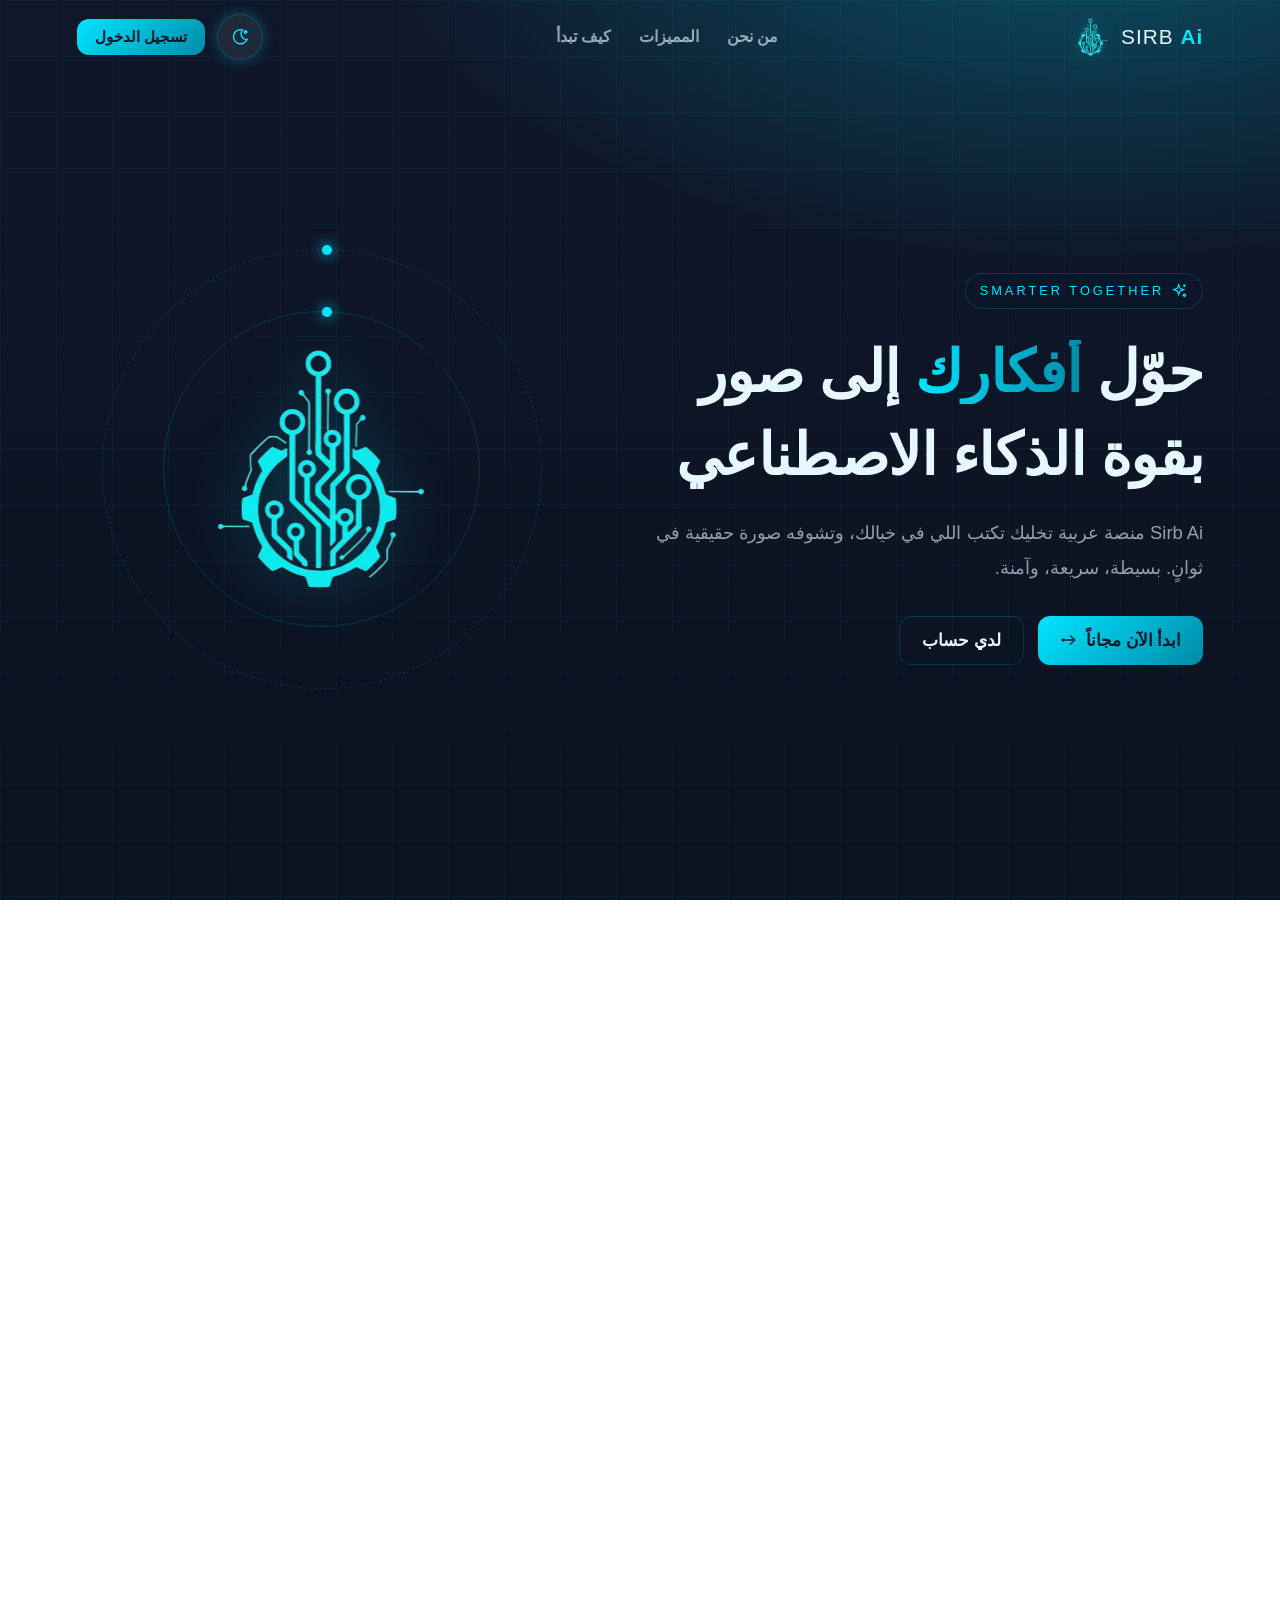
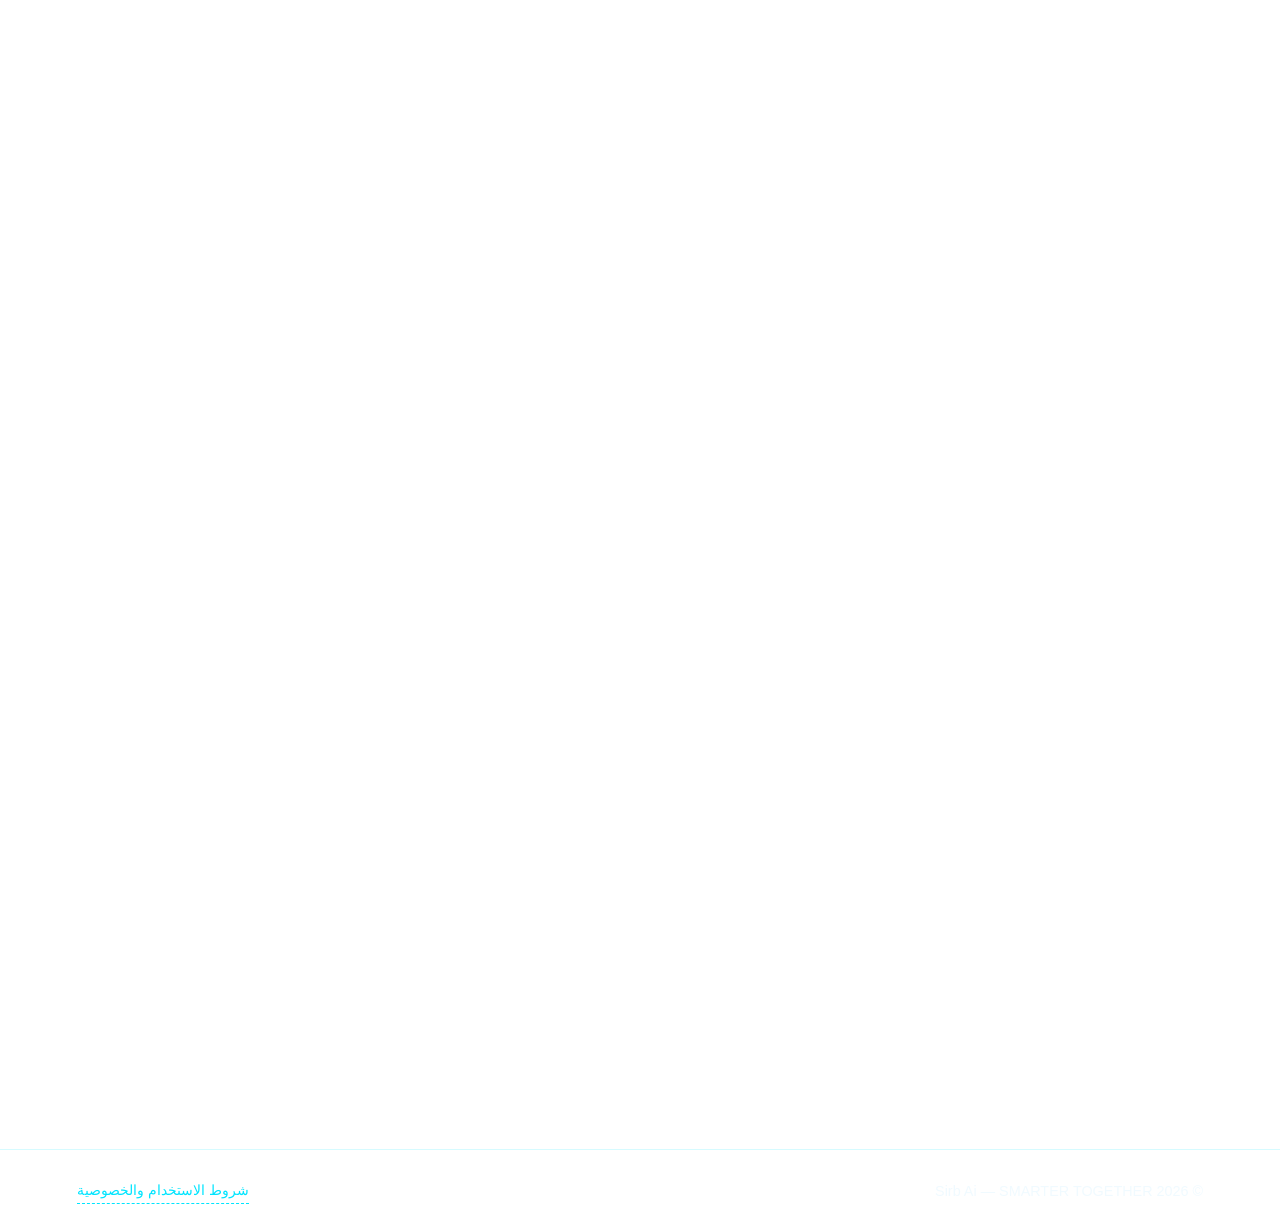
==== commit 9dcf98e7: "gtgthkorglk" ====
--- a/index.html
+++ b/index.html
@@ -17,13 +17,13 @@
 </head>
 <body>
   <svg width="0" height="0" class="sprite" aria-hidden="true">
-    <symbol id="i-sun" viewBox="0 0 24 24"><circle cx="12" cy="12" r="3.6"/><path d="M12 4.6V7M12 17v2.4M4.6 12H7M17 12h2.4M6.6 6.6l1.5 1.5M15.9 15.9l1.5 1.5M6.6 17.4l1.5-1.5M15.9 8.1l1.5-1.5"/><circle cx="12" cy="3" r="1.4"/><circle cx="12" cy="21" r="1.4"/><circle cx="3" cy="12" r="1.4"/><circle cx="21" cy="12" r="1.4"/></symbol>
-    <symbol id="i-moon" viewBox="0 0 24 24"><path d="M19.6 14.4A8 8 0 1 1 9.6 4.4a6.4 6.4 0 0 0 10 10z"/><path d="M14 4.6h3.6"/><circle cx="19.2" cy="4.6" r="1.4"/><path d="M17 9.4h1.6"/></symbol>
-    <symbol id="i-spark" viewBox="0 0 24 24"><path d="M10 3.5 11.6 8.4 16.5 10l-4.9 1.6L10 16.5l-1.6-4.9L3.5 10l4.9-1.6z"/><path d="m14.6 14.6 2.8 2.8"/><circle cx="18.6" cy="18.6" r="1.6"/><circle cx="18" cy="5" r="1.2"/></symbol>
-    <symbol id="i-arrow" viewBox="0 0 24 24"><circle cx="4.6" cy="12" r="1.6"/><path d="M6.2 12H19M14 7l5 5-5 5"/></symbol>
-    <symbol id="i-shield" viewBox="0 0 24 24"><path d="M12 3 19 5.5V11c0 4.6-3 8.2-7 10-4-1.8-7-5.4-7-10V5.5z"/><path d="M12 17v-4.6l2.6-2.6"/><circle cx="15.7" cy="8.7" r="1.4"/><path d="M9.4 12.8 12 15.2"/></symbol>
-    <symbol id="i-users" viewBox="0 0 24 24"><circle cx="7.8" cy="7.8" r="3"/><circle cx="16.2" cy="7.8" r="3"/><path d="M2.5 20v-1.6L6 15h3.6l1.2 1.2M13.2 16.2l1.2-1.2H18l3.5 3.4V20"/><circle cx="12" cy="17.4" r="1.3"/></symbol>
-    <symbol id="i-lang" viewBox="0 0 24 24"><path d="M4 5.5 5.5 4h13L20 5.5v9L18.5 16H11l-4.5 4v-4h-1L4 14.5z"/><path d="M8 8.5h8M8 11.5h4.6"/><circle cx="15.6" cy="11.5" r="1.3"/></symbol>
+    <symbol id="i-arrow" viewBox="0 0 24 24"><path d="M19 12H5M10 6.5 4.5 12l5.5 5.5"/><path class="d" d="M20 10.7l1.3 1.3-1.3 1.3-1.3-1.3z"/></symbol>
+    <symbol id="i-lang" viewBox="0 0 24 24"><path d="M3.5 4h17v12H11l-5 4.5V16H3.5z"/><path d="M7.5 8.5h9M7.5 11.5h5"/><path class="d" d="M16 10.4l1.1 1.1-1.1 1.1-1.1-1.1z"/></symbol>
+    <symbol id="i-moon" viewBox="0 0 24 24"><path d="M15 3.5A8.5 8.5 0 1 0 20.5 15 7 7 0 0 1 15 3.5z"/><path class="d" d="M18.5 4.3l1.7 1.7-1.7 1.7-1.7-1.7z"/></symbol>
+    <symbol id="i-shield" viewBox="0 0 24 24"><path d="M12 2.5 20 5.5V11c0 5-3.4 8.6-8 10.5C7.4 19.6 4 16 4 11V5.5z"/><path d="m8.5 11.5 2.5 2.5 4.5-4.5"/><path class="d" d="M12 5.4l1.1 1.1-1.1 1.1-1.1-1.1z"/></symbol>
+    <symbol id="i-spark" viewBox="0 0 24 24"><path d="M10 2.5 12 8l5.5 2-5.5 2-2 5.5L8 12l-5.5-2L8 8z"/><path class="d" d="M18.5 16.5l2 2-2 2-2-2z"/><path class="d" d="M18.5 2.8l1.2 1.2-1.2 1.2-1.2-1.2z"/></symbol>
+    <symbol id="i-sun" viewBox="0 0 24 24"><path d="M12 8.2 15.8 12 12 15.8 8.2 12z"/><path d="M12 2.5v3M12 18.5v3M2.5 12h3M18.5 12h3M5.3 5.3l2.1 2.1M16.6 16.6l2.1 2.1M5.3 18.7l2.1-2.1M16.6 7.4l2.1-2.1"/><path class="d" d="M12 10.8l1.2 1.2-1.2 1.2-1.2-1.2z"/></symbol>
+    <symbol id="i-users" viewBox="0 0 24 24"><path d="M9 4 12 7 9 10 6 7z"/><path d="M2.5 19.5v-2.5l2.5-2.5h8l2.5 2.5v2.5"/><path d="M15 4.5l2.5 2.5L15 9.5M18 14.5h1.5l2 2v3"/><path class="d" d="M9 6l1 1-1 1-1-1z"/></symbol>
   </svg>
   <header class="nav" id="nav">
     <a class="nav-brand" href="#top">
--- a/core/core.css
+++ b/core/core.css
@@ -62,7 +62,9 @@
 .en { font-family: var(--font-en); }
 .upper { text-transform: uppercase; letter-spacing: 3px; }
 
-.ic { width: 20px; height: 20px; fill: none; stroke: currentColor; stroke-width: 2; stroke-linecap: round; stroke-linejoin: round; flex-shrink: 0; }
+.ic { width: 20px; height: 20px; fill: none; stroke: currentColor; stroke-width: 1.7; stroke-linecap: square; stroke-linejoin: miter; flex-shrink: 0; }
+.ic .d { fill: var(--primary); stroke: none; }
+.btn .ic .d, .plan .ic .d { fill: currentColor; }
 
 .layout {
   min-height: 100vh;
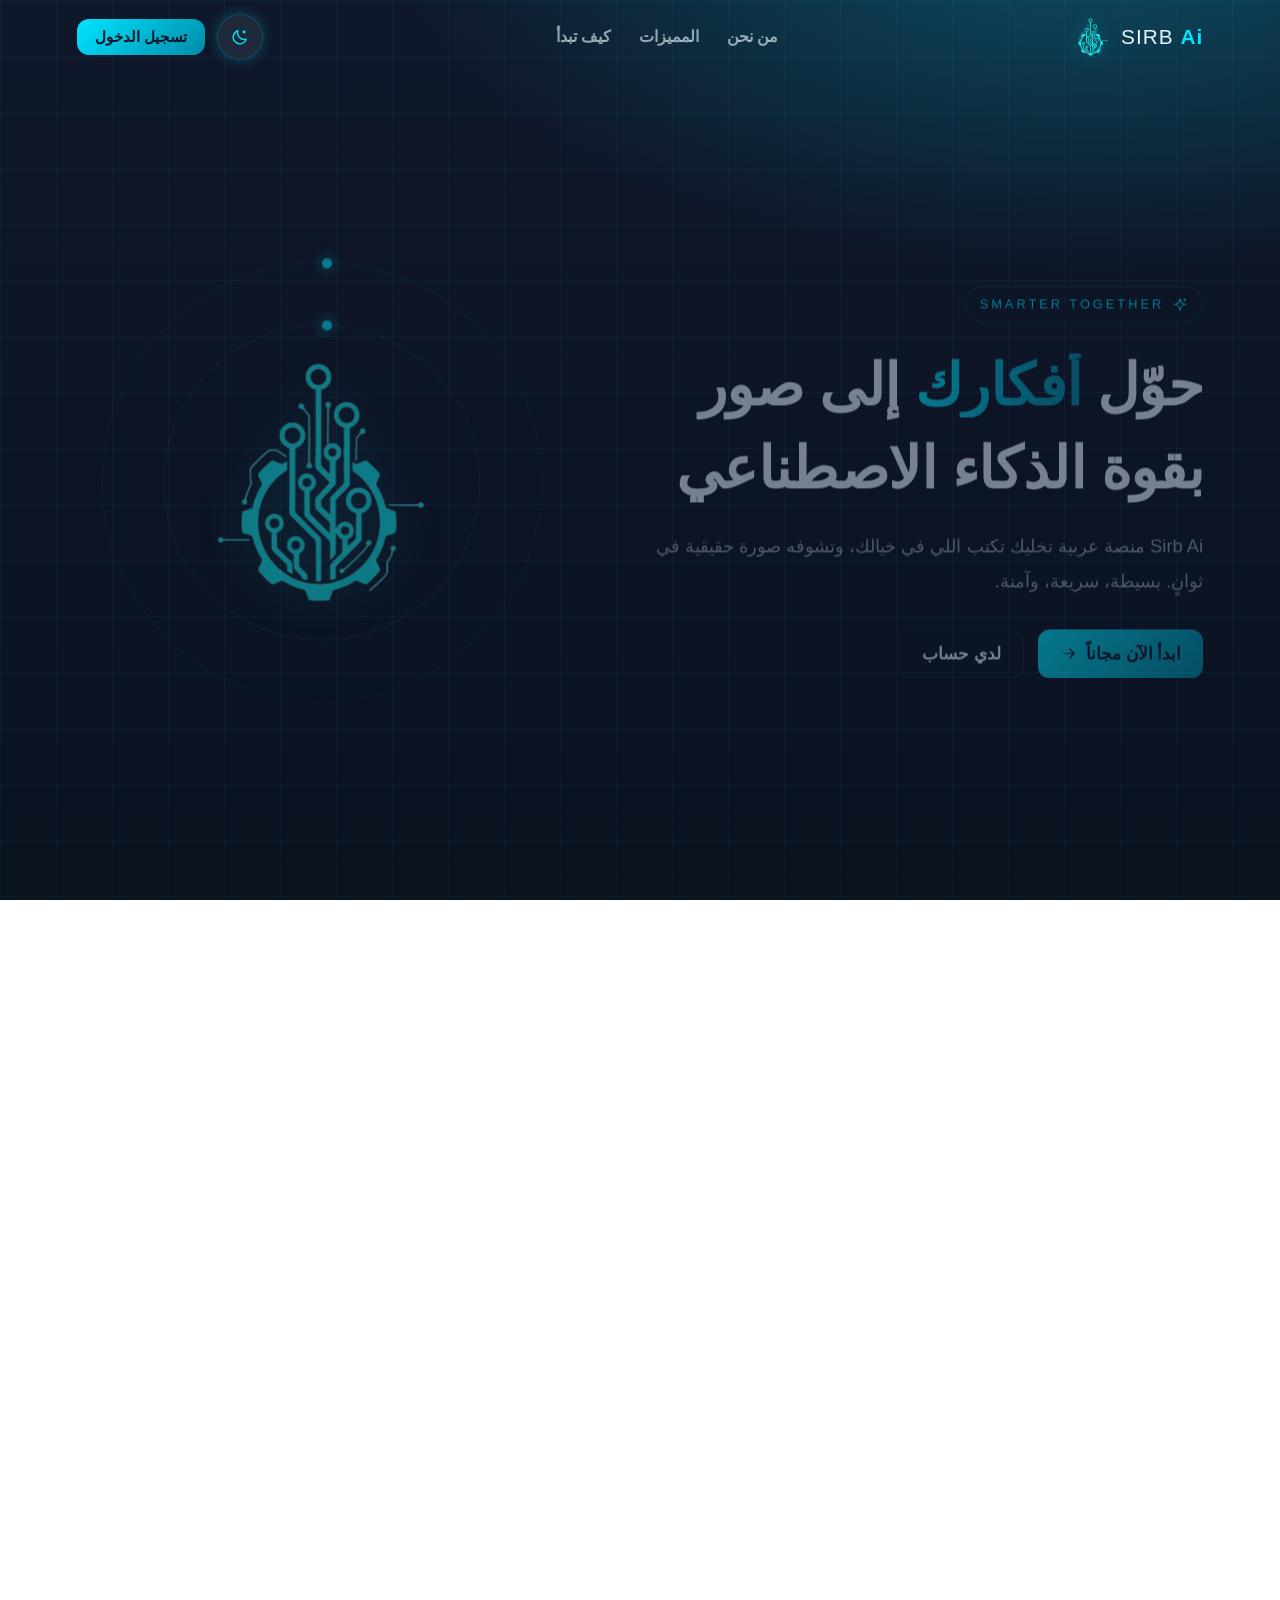
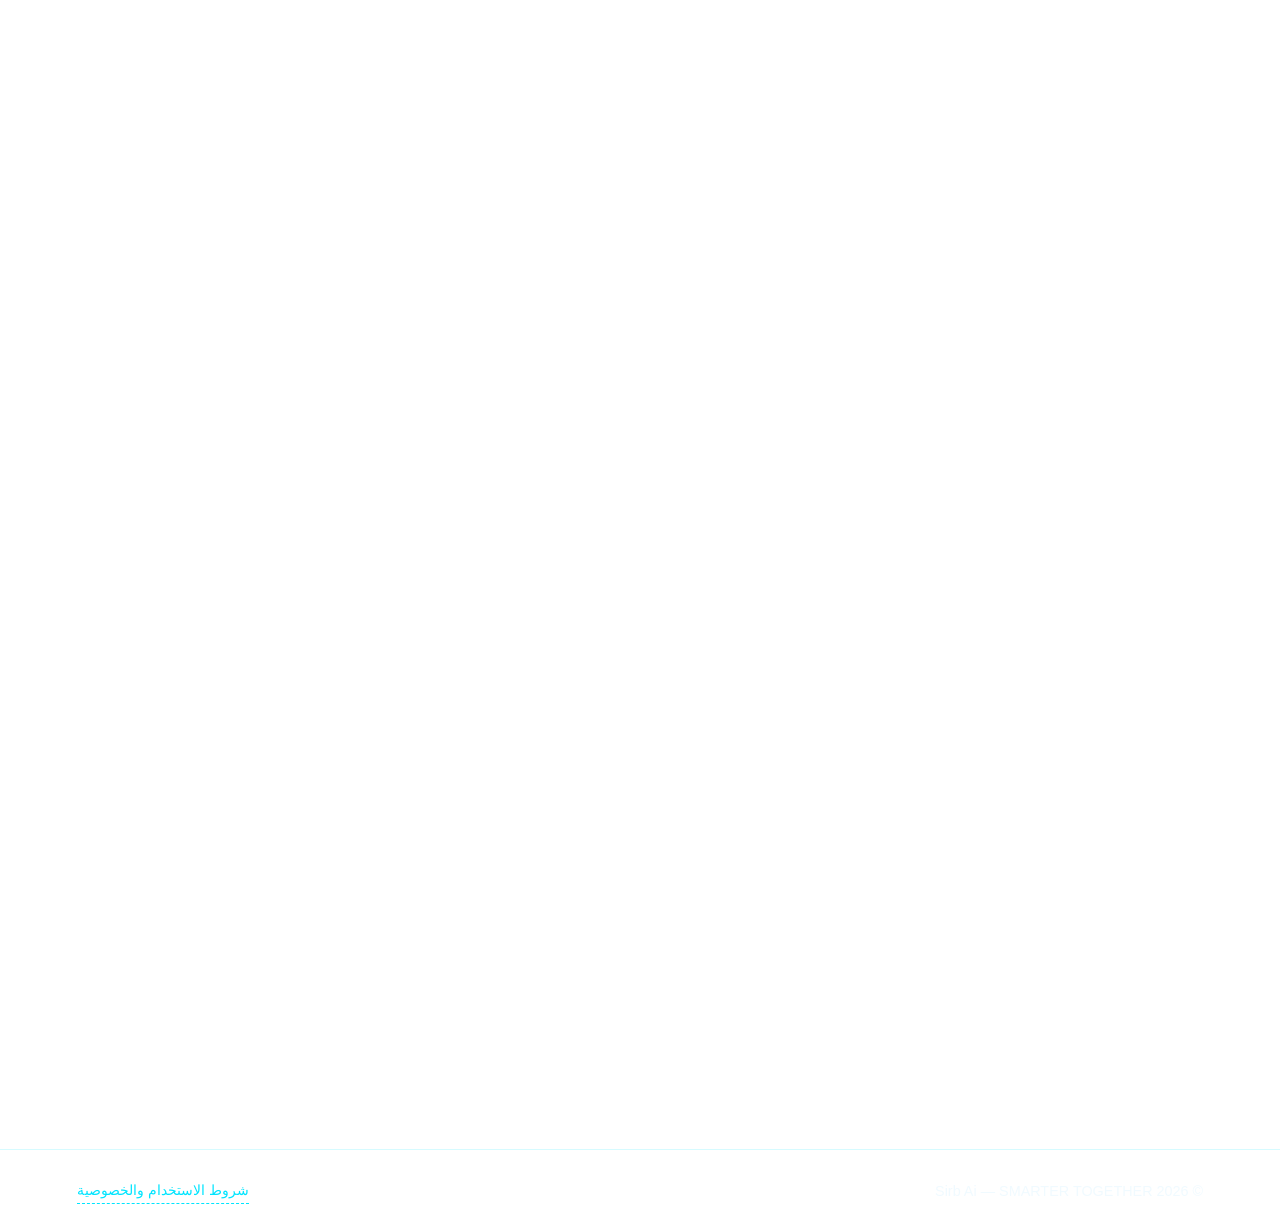
==== commit 861133ba: "V2.12.0" ====
--- a/index.html
+++ b/index.html
@@ -17,13 +17,13 @@
 </head>
 <body>
   <svg width="0" height="0" class="sprite" aria-hidden="true">
-    <symbol id="i-arrow" viewBox="0 0 24 24"><path d="M19 12H5M10 6.5 4.5 12l5.5 5.5"/><path class="d" d="M20 10.7l1.3 1.3-1.3 1.3-1.3-1.3z"/></symbol>
-    <symbol id="i-lang" viewBox="0 0 24 24"><path d="M3.5 4h17v12H11l-5 4.5V16H3.5z"/><path d="M7.5 8.5h9M7.5 11.5h5"/><path class="d" d="M16 10.4l1.1 1.1-1.1 1.1-1.1-1.1z"/></symbol>
-    <symbol id="i-moon" viewBox="0 0 24 24"><path d="M15 3.5A8.5 8.5 0 1 0 20.5 15 7 7 0 0 1 15 3.5z"/><path class="d" d="M18.5 4.3l1.7 1.7-1.7 1.7-1.7-1.7z"/></symbol>
-    <symbol id="i-shield" viewBox="0 0 24 24"><path d="M12 2.5 20 5.5V11c0 5-3.4 8.6-8 10.5C7.4 19.6 4 16 4 11V5.5z"/><path d="m8.5 11.5 2.5 2.5 4.5-4.5"/><path class="d" d="M12 5.4l1.1 1.1-1.1 1.1-1.1-1.1z"/></symbol>
-    <symbol id="i-spark" viewBox="0 0 24 24"><path d="M10 2.5 12 8l5.5 2-5.5 2-2 5.5L8 12l-5.5-2L8 8z"/><path class="d" d="M18.5 16.5l2 2-2 2-2-2z"/><path class="d" d="M18.5 2.8l1.2 1.2-1.2 1.2-1.2-1.2z"/></symbol>
-    <symbol id="i-sun" viewBox="0 0 24 24"><path d="M12 8.2 15.8 12 12 15.8 8.2 12z"/><path d="M12 2.5v3M12 18.5v3M2.5 12h3M18.5 12h3M5.3 5.3l2.1 2.1M16.6 16.6l2.1 2.1M5.3 18.7l2.1-2.1M16.6 7.4l2.1-2.1"/><path class="d" d="M12 10.8l1.2 1.2-1.2 1.2-1.2-1.2z"/></symbol>
-    <symbol id="i-users" viewBox="0 0 24 24"><path d="M9 4 12 7 9 10 6 7z"/><path d="M2.5 19.5v-2.5l2.5-2.5h8l2.5 2.5v2.5"/><path d="M15 4.5l2.5 2.5L15 9.5M18 14.5h1.5l2 2v3"/><path class="d" d="M9 6l1 1-1 1-1-1z"/></symbol>
+    <symbol id="i-arrow" viewBox="0 0 24 24"><path d="M19 12H5"/><path d="m11 6-6 6 6 6"/></symbol>
+    <symbol id="i-lang" viewBox="0 0 24 24"><circle cx="12" cy="12" r="8.5"/><path d="M3.5 12h17"/><path d="M12 3.5c2.4 2.4 3.5 5.2 3.5 8.5s-1.1 6.1-3.5 8.5c-2.4-2.4-3.5-5.2-3.5-8.5s1.1-6.1 3.5-8.5z"/></symbol>
+    <symbol id="i-moon" viewBox="0 0 24 24"><path d="M19.5 14.5A8 8 0 0 1 9.5 4.5a8 8 0 1 0 10 10z"/><path class="d" d="M17 4.8l1.2 1.2-1.2 1.2-1.2-1.2z"/></symbol>
+    <symbol id="i-shield" viewBox="0 0 24 24"><path d="M12 3 4.5 6v5.5c0 4.6 3.1 8.2 7.5 9.5 4.4-1.3 7.5-4.9 7.5-9.5V6z"/><path d="m8.8 12 2.2 2.2 4.2-4.4"/></symbol>
+    <symbol id="i-spark" viewBox="0 0 24 24"><path d="M12 3.5c.6 4.6 3.9 7.9 8.5 8.5-4.6.6-7.9 3.9-8.5 8.5-.6-4.6-3.9-7.9-8.5-8.5 4.6-.6 7.9-3.9 8.5-8.5z"/><path class="d" d="M19 3.8l1.2 1.2-1.2 1.2-1.2-1.2z"/></symbol>
+    <symbol id="i-sun" viewBox="0 0 24 24"><circle cx="12" cy="12" r="4"/><path d="M12 2.5v2M12 19.5v2M2.5 12h2M19.5 12h2M5.3 5.3l1.4 1.4M17.3 17.3l1.4 1.4M5.3 18.7l1.4-1.4M17.3 6.7l1.4-1.4"/></symbol>
+    <symbol id="i-users" viewBox="0 0 24 24"><circle cx="9" cy="8.5" r="3.2"/><path d="M3.5 19.5c.6-3.2 2.8-5 5.5-5s4.9 1.8 5.5 5"/><path d="M15 5.6a3.2 3.2 0 0 1 0 5.8M17 14.8c1.8.7 3 2.3 3.5 4.7"/></symbol>
   </svg>
   <header class="nav" id="nav">
     <a class="nav-brand" href="#top">
--- a/core/core.css
+++ b/core/core.css
@@ -62,7 +62,7 @@
 .en { font-family: var(--font-en); }
 .upper { text-transform: uppercase; letter-spacing: 3px; }
 
-.ic { width: 20px; height: 20px; fill: none; stroke: currentColor; stroke-width: 1.7; stroke-linecap: square; stroke-linejoin: miter; flex-shrink: 0; }
+.ic { width: 20px; height: 20px; fill: none; stroke: currentColor; stroke-width: 1.6; stroke-linecap: round; stroke-linejoin: round; flex-shrink: 0; }
 .ic .d { fill: var(--primary); stroke: none; }
 .btn .ic .d, .plan .ic .d { fill: currentColor; }
 
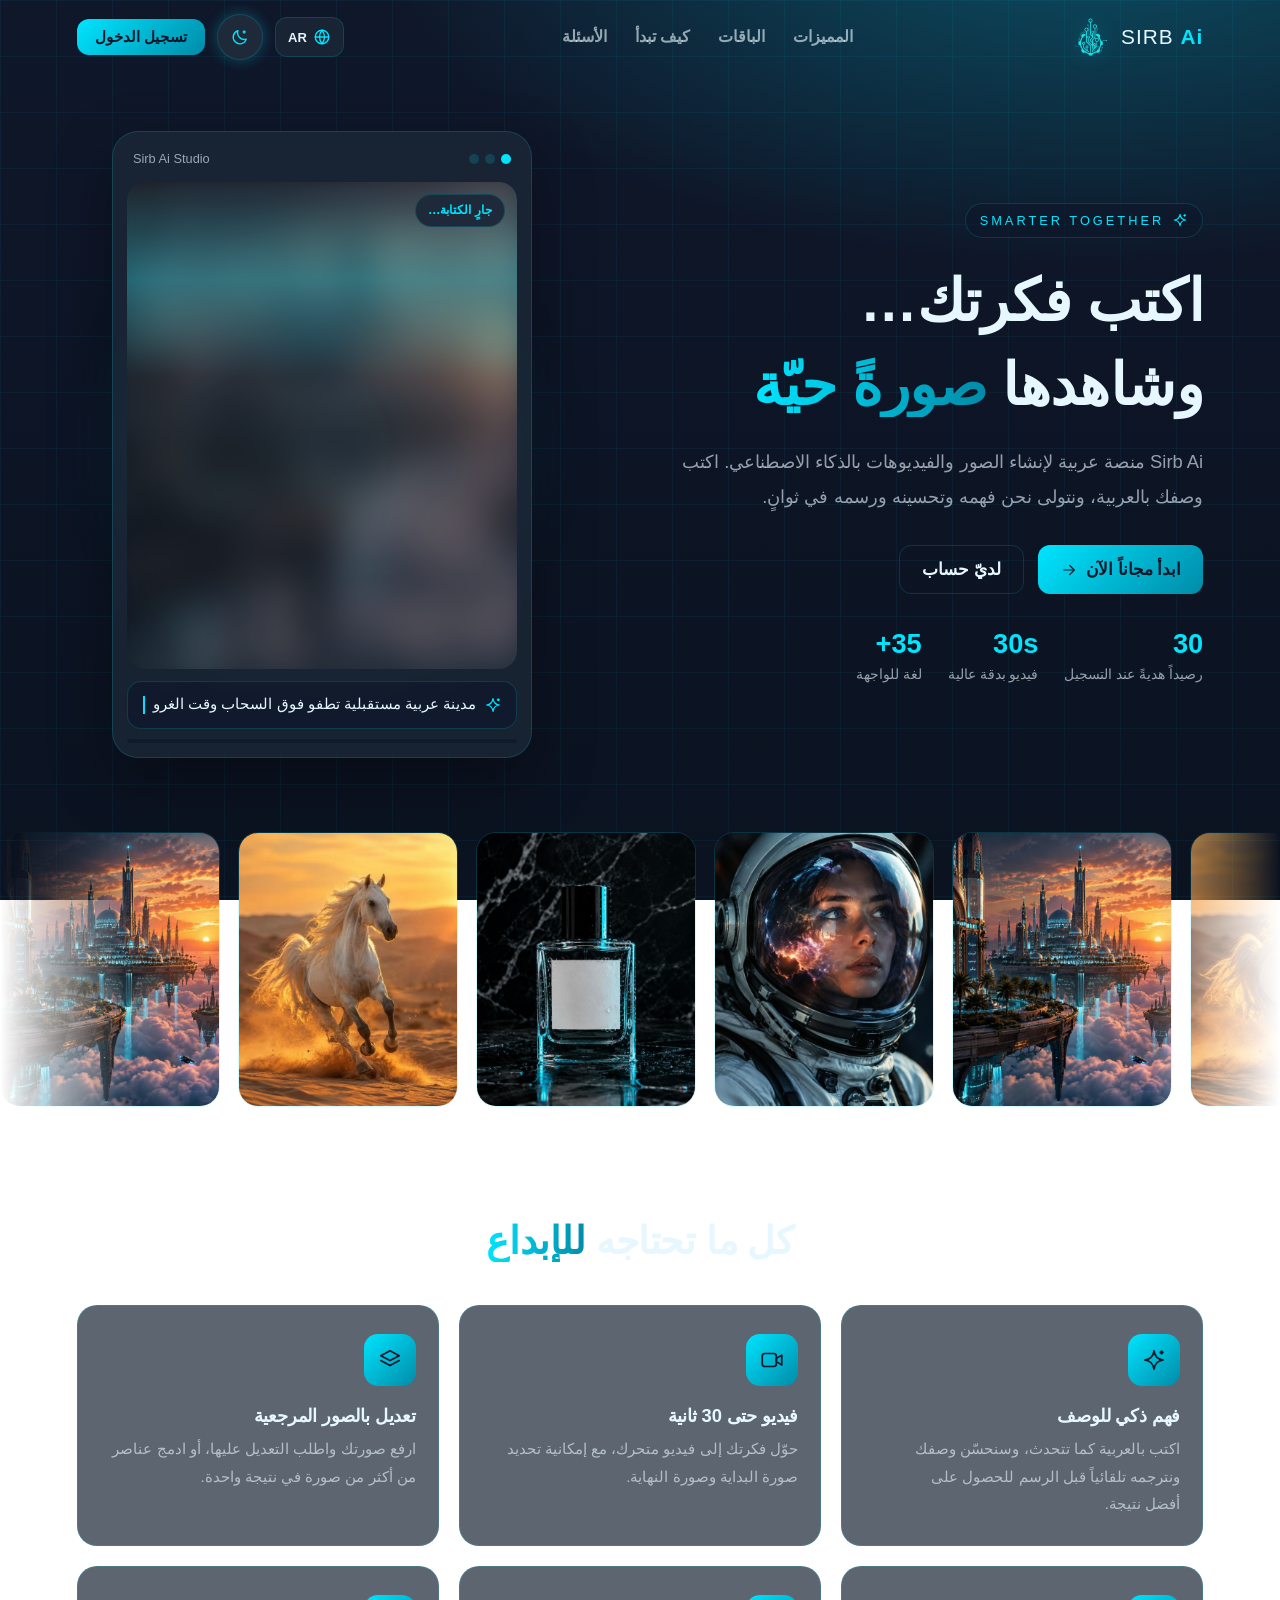
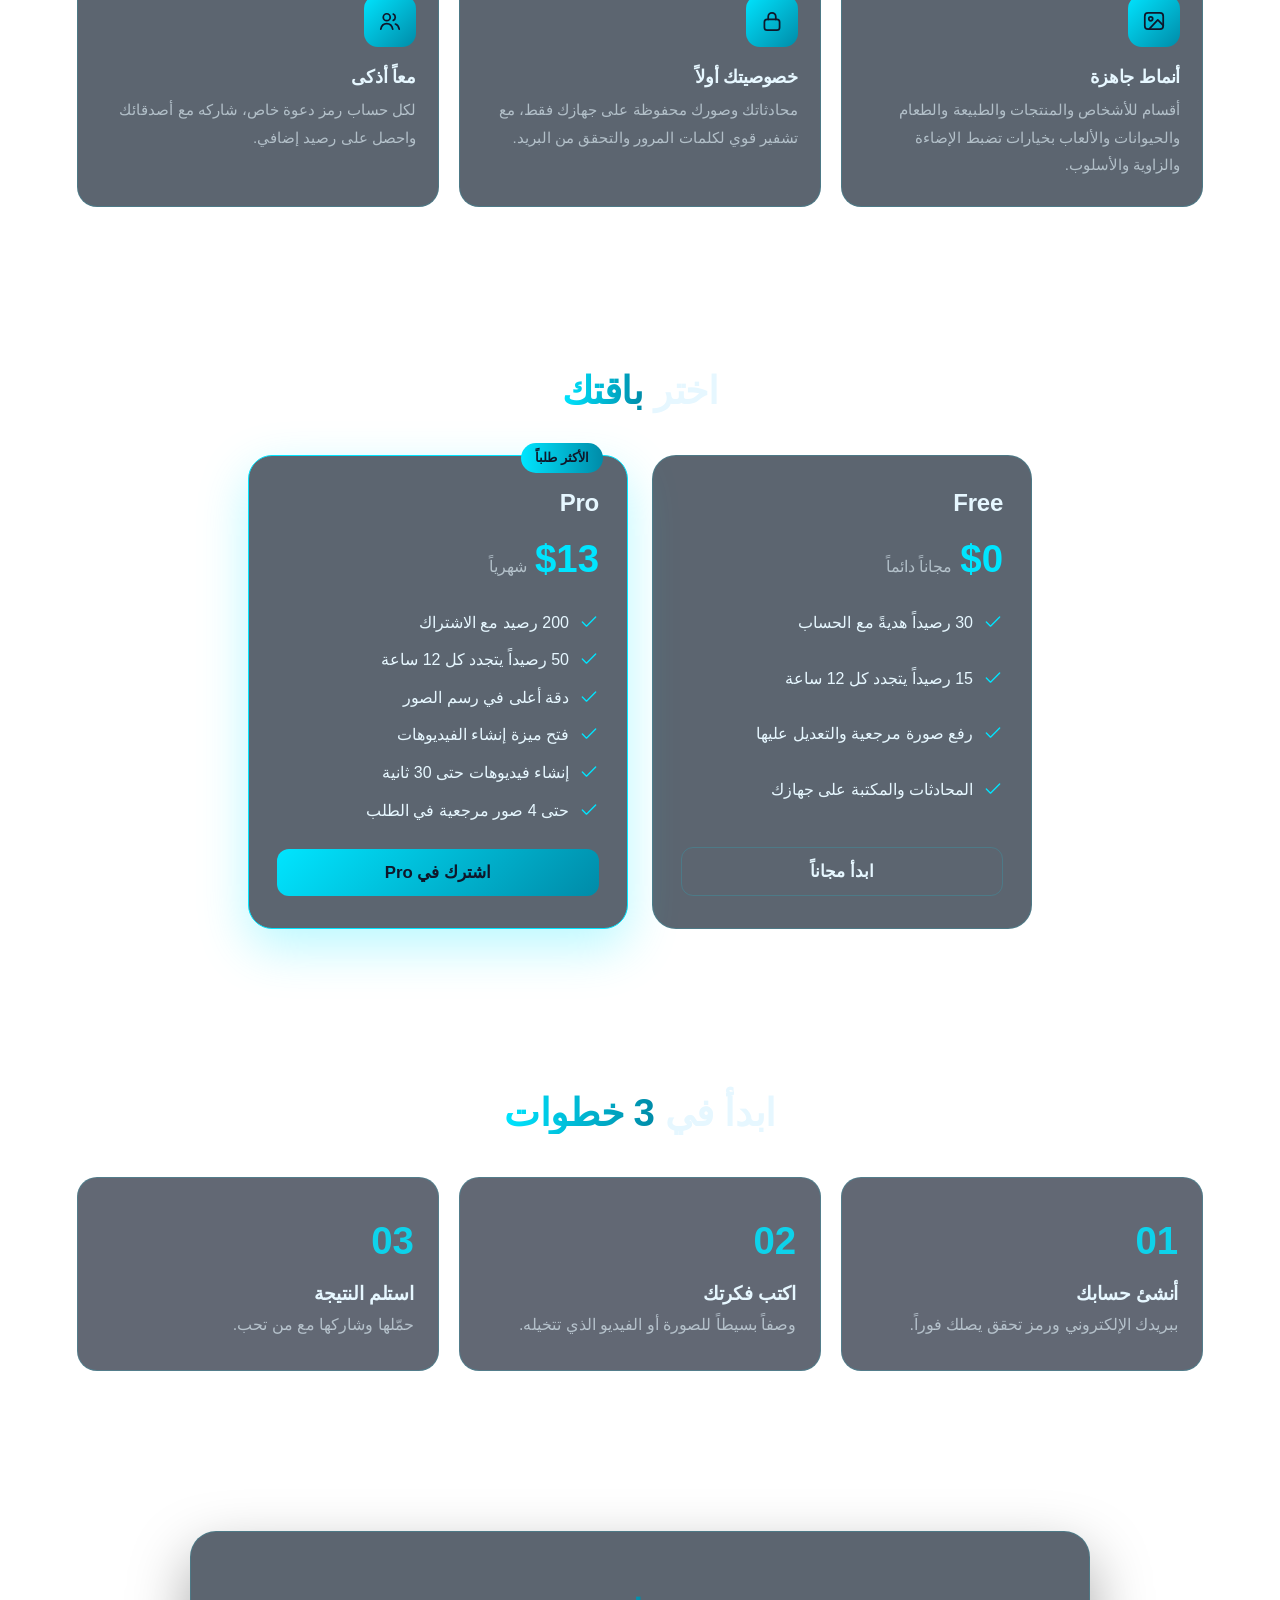
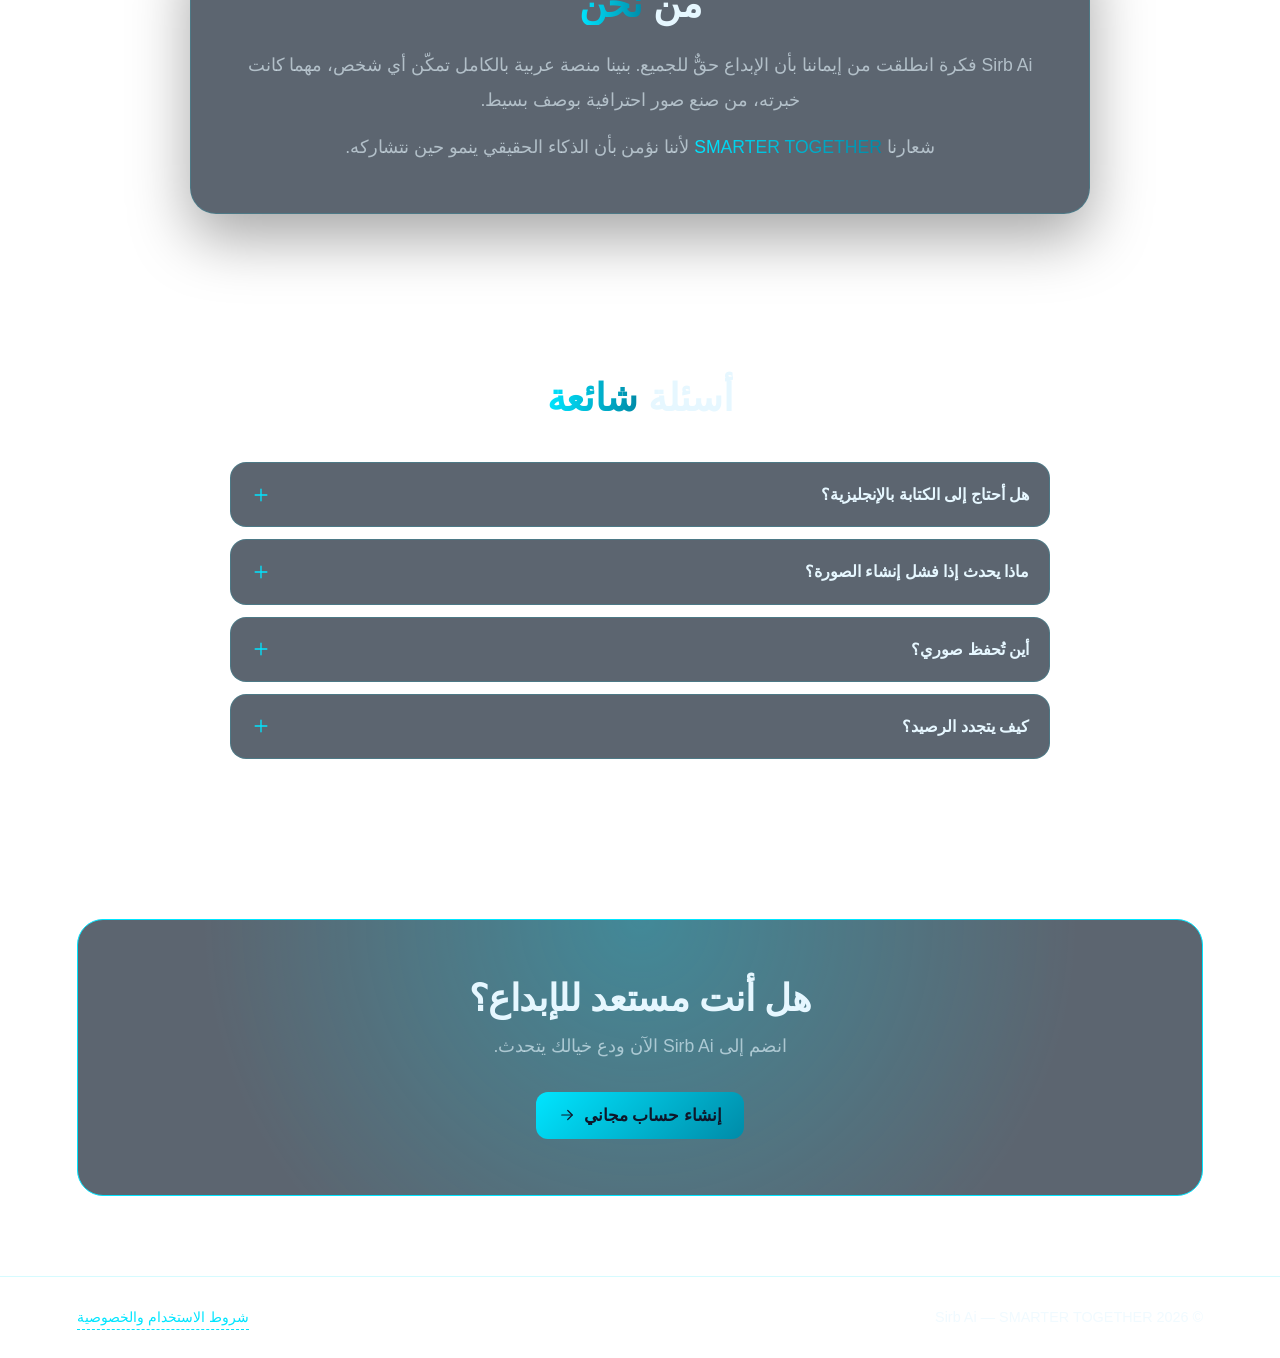
==== commit 089ad385: "V6.9.0" ====
--- a/index.html
+++ b/index.html
@@ -2,10 +2,10 @@
 <html lang="ar" dir="rtl" data-theme="dark">
 <head>
   <meta charset="UTF-8">
-  <meta name="viewport" content="width=device-width, initial-scale=1.0">
-  <meta http-equiv="Content-Security-Policy" content="default-src 'self'; script-src 'self'; style-src 'self' https://fonts.googleapis.com; font-src https://fonts.gstatic.com; img-src 'self' data:; connect-src 'self' https:; base-uri 'none'; form-action 'none'; object-src 'none'">
+  <meta name="viewport" content="width=device-width, initial-scale=1.0, maximum-scale=1.0, minimum-scale=1.0, user-scalable=no, viewport-fit=cover">
+  <meta http-equiv="Content-Security-Policy" content="default-src 'self'; script-src 'self' 'sha256-R6kjt5FwTd5vAw94Q08NLDZsSaGTzg4NsdIfKtECSp0=' https://translate.google.com https://translate.googleapis.com https://translate-pa.googleapis.com https://www.gstatic.com; style-src 'self' https://fonts.googleapis.com 'unsafe-inline' https://translate.google.com https://translate.googleapis.com https://translate-pa.googleapis.com https://www.gstatic.com; font-src https://fonts.gstatic.com; img-src 'self' data: https://translate.google.com https://translate.googleapis.com https://translate-pa.googleapis.com https://www.gstatic.com https://www.google.com https://fonts.gstatic.com; connect-src 'self' https: https://translate.google.com https://translate.googleapis.com https://translate-pa.googleapis.com https://www.gstatic.com; base-uri 'none'; form-action 'none'; object-src 'none'">
   <meta name="referrer" content="no-referrer">
-  <meta name="description" content="Sirb Ai — منصة عربية لإنشاء الصور بالذكاء الاصطناعي. SMARTER TOGETHER">
+  <meta name="description" content="Sirb Ai — منصة عربية لإنشاء الصور والفيديوهات بالذكاء الاصطناعي. اكتب فكرتك بالعربية وشاهدها في ثوانٍ.">
   <title>Sirb Ai — أنشئ صورك بالذكاء الاصطناعي</title>
   <link rel="icon" type="image/png" sizes="512x512" href="img/fav.png">
   <link rel="apple-touch-icon" href="img/fav.png">
@@ -24,6 +24,12 @@
     <symbol id="i-spark" viewBox="0 0 24 24"><path d="M12 3.5c.6 4.6 3.9 7.9 8.5 8.5-4.6.6-7.9 3.9-8.5 8.5-.6-4.6-3.9-7.9-8.5-8.5 4.6-.6 7.9-3.9 8.5-8.5z"/><path class="d" d="M19 3.8l1.2 1.2-1.2 1.2-1.2-1.2z"/></symbol>
     <symbol id="i-sun" viewBox="0 0 24 24"><circle cx="12" cy="12" r="4"/><path d="M12 2.5v2M12 19.5v2M2.5 12h2M19.5 12h2M5.3 5.3l1.4 1.4M17.3 17.3l1.4 1.4M5.3 18.7l1.4-1.4M17.3 6.7l1.4-1.4"/></symbol>
     <symbol id="i-users" viewBox="0 0 24 24"><circle cx="9" cy="8.5" r="3.2"/><path d="M3.5 19.5c.6-3.2 2.8-5 5.5-5s4.9 1.8 5.5 5"/><path d="M15 5.6a3.2 3.2 0 0 1 0 5.8M17 14.8c1.8.7 3 2.3 3.5 4.7"/></symbol>
+    <symbol id="i-video" viewBox="0 0 24 24"><rect x="3" y="6" width="13" height="12" rx="2.5"/><path d="m16 10.5 5-3v9l-5-3z"/></symbol>
+    <symbol id="i-image" viewBox="0 0 24 24"><rect x="3.5" y="4.5" width="17" height="15" rx="3"/><circle cx="9" cy="10" r="1.8"/><path d="m20.5 16-5-5-8 8.5"/></symbol>
+    <symbol id="i-layers" viewBox="0 0 24 24"><path d="m12 3.5 8.5 4.5-8.5 4.5L3.5 8z"/><path d="m3.5 12.5 8.5 4.5 8.5-4.5"/></symbol>
+    <symbol id="i-lock" viewBox="0 0 24 24"><rect x="5" y="10.5" width="14" height="10" rx="2.5"/><path d="M8.5 10.5V8a3.5 3.5 0 0 1 7 0v2.5"/></symbol>
+    <symbol id="i-check" viewBox="0 0 24 24"><path d="M20 6 9 17l-5-5"/></symbol>
+    <symbol id="i-plus" viewBox="0 0 24 24"><path d="M12 5v14M5 12h14"/></symbol>
   </svg>
   <header class="nav" id="nav">
     <a class="nav-brand" href="#top">
@@ -31,9 +37,10 @@
       <span class="en">SIRB <b>Ai</b></span>
     </a>
     <nav class="nav-links" aria-label="الأقسام">
-      <a href="#about">من نحن</a>
       <a href="#features">المميزات</a>
+      <a href="#plans">الباقات</a>
       <a href="#steps">كيف تبدأ</a>
+      <a href="#faq">الأسئلة</a>
     </nav>
     <div class="nav-actions">
       <button class="theme-toggle inline" id="themeToggle" type="button" aria-label="تبديل الوضع">
@@ -47,52 +54,121 @@
     <section class="hero-home">
       <div class="hero-text reveal">
         <span class="pill en"><svg class="ic"><use href="#i-spark"/></svg>SMARTER TOGETHER</span>
-        <h1>حوّل <span class="grad">أفكارك</span> إلى صور<br>بقوة الذكاء الاصطناعي</h1>
-        <p>Sirb Ai منصة عربية تخليك تكتب اللي في خيالك، وتشوفه صورة حقيقية في ثوانٍ. بسيطة، سريعة، وآمنة.</p>
+        <h1>اكتب فكرتك…<br>وشاهدها <span class="grad">صورةً حيّة</span></h1>
+        <p><span class="en">Sirb Ai</span> منصة عربية لإنشاء الصور والفيديوهات بالذكاء الاصطناعي. اكتب وصفك بالعربية، ونتولى نحن فهمه وتحسينه ورسمه في ثوانٍ.</p>
         <div class="hero-cta">
-          <a href="log/one.html?tab=signup" class="btn">ابدأ الآن مجاناً<svg class="ic flip"><use href="#i-arrow"/></svg></a>
-          <a href="log/one.html" class="btn ghost">لدي حساب</a>
+          <a href="log/one.html?tab=signup" class="btn">ابدأ مجاناً الآن<svg class="ic flip"><use href="#i-arrow"/></svg></a>
+          <a href="log/one.html" class="btn ghost">لديّ حساب</a>
         </div>
+        <ul class="hero-stats">
+          <li><b class="en">30</b><span>رصيداً هديةً عند التسجيل</span></li>
+          <li><b class="en">30s</b><span>فيديو بدقة عالية</span></li>
+          <li><b class="en">35+</b><span>لغة للواجهة</span></li>
+        </ul>
       </div>
-      <div class="hero-art reveal" aria-hidden="true">
-        <div class="orbit o1"></div>
-        <div class="orbit o2"></div>
-        <img src="img/logo.png" alt="">
+      <div class="demo reveal" aria-hidden="true">
+        <div class="demo-glow"></div>
+        <div class="demo-card">
+          <div class="demo-bar"><i></i><i></i><i></i><span class="en">Sirb Ai Studio</span></div>
+          <div class="demo-shot">
+            <img id="demoImg" src="img/show1.jpg" alt="" width="600" height="750">
+            <div class="demo-scan"></div>
+            <span class="demo-tag" id="demoTag">جاهزة</span>
+          </div>
+          <div class="demo-prompt"><svg class="ic"><use href="#i-spark"/></svg><span id="demoText"></span><b class="caret"></b></div>
+          <div class="demo-progress"><span id="demoBar"></span></div>
+        </div>
       </div>
     </section>
 
-    <section class="section" id="about">
-      <div class="about reveal">
-        <h2 class="sec-title">من <span class="grad">نحن</span></h2>
-        <p>Sirb Ai فكرة بدأت من إيماننا إن الإبداع حق للكل. بنينا منصة عربية بالكامل تخلي أي شخص، مهما كانت خبرته، يقدر يصنع صور احترافية بمجرد وصف بسيط بالكلمات.</p>
-        <p>شعارنا <span class="en grad">SMARTER TOGETHER</span> لأننا شايفين إن الذكاء الحقيقي بيكبر لما نشاركه، عشان كده كل مستخدم عنده كود دعوة خاص يشارك بيه أصحابه.</p>
+    <section class="marquee" aria-label="نماذج من أعمال المنصة">
+      <div class="marquee-track">
+        <img src="img/show1.jpg" alt="مدينة مستقبلية فوق السحاب" loading="lazy" width="600" height="750">
+        <img src="img/show2.jpg" alt="حصان عربي يركض في الصحراء" loading="lazy" width="600" height="750">
+        <img src="img/show3.jpg" alt="صورة منتج لزجاجة عطر" loading="lazy" width="600" height="750">
+        <img src="img/show4.jpg" alt="رائدة فضاء" loading="lazy" width="600" height="750">
+        <img src="img/show1.jpg" alt="" loading="lazy" width="600" height="750">
+        <img src="img/show2.jpg" alt="" loading="lazy" width="600" height="750">
+        <img src="img/show3.jpg" alt="" loading="lazy" width="600" height="750">
+        <img src="img/show4.jpg" alt="" loading="lazy" width="600" height="750">
       </div>
     </section>
 
     <section class="section" id="features">
-      <h2 class="sec-title reveal">ليه <span class="grad">Sirb Ai</span>؟</h2>
+      <h2 class="sec-title reveal">كل ما تحتاجه <span class="grad">للإبداع</span></h2>
       <div class="grid">
-        <article class="feat reveal"><span class="feat-ic"><svg class="ic"><use href="#i-spark"/></svg></span><h3>إبداع فوري</h3><p>اكتب وصفك بالعربي أو الإنجليزي واحصل على صورتك في ثوانٍ.</p></article>
-        <article class="feat reveal"><span class="feat-ic"><svg class="ic"><use href="#i-shield"/></svg></span><h3>أمان أولاً</h3><p>تشفير قوي لكلمات المرور، تحقق من البريد، وحماية من محاولات الاختراق.</p></article>
-        <article class="feat reveal"><span class="feat-ic"><svg class="ic"><use href="#i-users"/></svg></span><h3>مع بعض أذكى</h3><p>كود دعوة خاص لكل حساب تشارك بيه أصحابك وتبدعوا سوا.</p></article>
-        <article class="feat reveal"><span class="feat-ic"><svg class="ic"><use href="#i-lang"/></svg></span><h3>عربي بالكامل</h3><p>واجهة عربية مريحة بوضع مظلم ومضيء تناسب عينك.</p></article>
+        <article class="feat reveal"><span class="feat-ic"><svg class="ic"><use href="#i-spark"/></svg></span><h3>فهم ذكي للوصف</h3><p>اكتب بالعربية كما تتحدث، وسنحسّن وصفك ونترجمه تلقائياً قبل الرسم للحصول على أفضل نتيجة.</p></article>
+        <article class="feat reveal"><span class="feat-ic"><svg class="ic"><use href="#i-video"/></svg></span><h3>فيديو حتى 30 ثانية</h3><p>حوّل فكرتك إلى فيديو متحرك، مع إمكانية تحديد صورة البداية وصورة النهاية.</p></article>
+        <article class="feat reveal"><span class="feat-ic"><svg class="ic"><use href="#i-layers"/></svg></span><h3>تعديل بالصور المرجعية</h3><p>ارفع صورتك واطلب التعديل عليها، أو ادمج عناصر من أكثر من صورة في نتيجة واحدة.</p></article>
+        <article class="feat reveal"><span class="feat-ic"><svg class="ic"><use href="#i-image"/></svg></span><h3>أنماط جاهزة</h3><p>أقسام للأشخاص والمنتجات والطبيعة والطعام والحيوانات والألعاب بخيارات تضبط الإضاءة والزاوية والأسلوب.</p></article>
+        <article class="feat reveal"><span class="feat-ic"><svg class="ic"><use href="#i-lock"/></svg></span><h3>خصوصيتك أولاً</h3><p>محادثاتك وصورك محفوظة على جهازك فقط، مع تشفير قوي لكلمات المرور والتحقق من البريد.</p></article>
+        <article class="feat reveal"><span class="feat-ic"><svg class="ic"><use href="#i-users"/></svg></span><h3>معاً أذكى</h3><p>لكل حساب رمز دعوة خاص، شاركه مع أصدقائك واحصل على رصيد إضافي.</p></article>
+      </div>
+    </section>
+
+    <section class="section" id="plans">
+      <h2 class="sec-title reveal">اختر <span class="grad">باقتك</span></h2>
+      <div class="plans">
+        <article class="plan reveal">
+          <h3 class="en">Free</h3>
+          <p class="price"><b class="en">$0</b><span>مجاناً دائماً</span></p>
+          <ul>
+            <li><svg class="ic"><use href="#i-check"/></svg>30 رصيداً هديةً مع الحساب</li>
+            <li><svg class="ic"><use href="#i-check"/></svg>15 رصيداً يتجدد كل 12 ساعة</li>
+            <li><svg class="ic"><use href="#i-check"/></svg>رفع صورة مرجعية والتعديل عليها</li>
+            <li><svg class="ic"><use href="#i-check"/></svg>المحادثات والمكتبة على جهازك</li>
+          </ul>
+          <a href="log/one.html?tab=signup" class="btn ghost">ابدأ مجاناً</a>
+        </article>
+        <article class="plan hot reveal">
+          <span class="plan-badge">الأكثر طلباً</span>
+          <h3 class="en">Pro</h3>
+          <p class="price"><b class="en">$13</b><span>شهرياً</span></p>
+          <ul>
+            <li><svg class="ic"><use href="#i-check"/></svg>200 رصيد مع الاشتراك</li>
+            <li><svg class="ic"><use href="#i-check"/></svg>50 رصيداً يتجدد كل 12 ساعة</li>
+            <li><svg class="ic"><use href="#i-check"/></svg>دقة أعلى في رسم الصور</li>
+            <li><svg class="ic"><use href="#i-check"/></svg>فتح ميزة إنشاء الفيديوهات</li>
+            <li><svg class="ic"><use href="#i-check"/></svg>إنشاء فيديوهات حتى 30 ثانية</li>
+            <li><svg class="ic"><use href="#i-check"/></svg>حتى 4 صور مرجعية في الطلب</li>
+          </ul>
+          <a href="log/one.html?tab=signup" class="btn">اشترك في Pro</a>
+        </article>
       </div>
     </section>
 
     <section class="section" id="steps">
       <h2 class="sec-title reveal">ابدأ في <span class="grad">3 خطوات</span></h2>
       <ol class="steps">
-        <li class="reveal"><b class="en">01</b><h3>أنشئ حسابك</h3><p>بريدك الإلكتروني وكود تحقق يوصلك.</p></li>
-        <li class="reveal"><b class="en">02</b><h3>اكتب فكرتك</h3><p>وصف بسيط للصورة اللي في خيالك.</p></li>
-        <li class="reveal"><b class="en">03</b><h3>استلم صورتك</h3><p>حمّلها وشاركها مع اللي تحبهم.</p></li>
+        <li class="reveal"><b class="en">01</b><h3>أنشئ حسابك</h3><p>ببريدك الإلكتروني ورمز تحقق يصلك فوراً.</p></li>
+        <li class="reveal"><b class="en">02</b><h3>اكتب فكرتك</h3><p>وصفاً بسيطاً للصورة أو الفيديو الذي تتخيله.</p></li>
+        <li class="reveal"><b class="en">03</b><h3>استلم النتيجة</h3><p>حمّلها وشاركها مع من تحب.</p></li>
       </ol>
+    </section>
+
+    <section class="section" id="about">
+      <div class="about reveal">
+        <h2 class="sec-title">من <span class="grad">نحن</span></h2>
+        <p><span class="en">Sirb Ai</span> فكرة انطلقت من إيماننا بأن الإبداع حقٌّ للجميع. بنينا منصة عربية بالكامل تمكّن أي شخص، مهما كانت خبرته، من صنع صور احترافية بوصف بسيط.</p>
+        <p>شعارنا <span class="en grad">SMARTER TOGETHER</span> لأننا نؤمن بأن الذكاء الحقيقي ينمو حين نتشاركه.</p>
+      </div>
+    </section>
+
+    <section class="section" id="faq">
+      <h2 class="sec-title reveal">أسئلة <span class="grad">شائعة</span></h2>
+      <div class="faq">
+        <details class="reveal"><summary>هل أحتاج إلى الكتابة بالإنجليزية؟<svg class="ic"><use href="#i-plus"/></svg></summary><p>لا، اكتب بالعربية مباشرة، وسنتولى تحسين الوصف وترجمته تلقائياً.</p></details>
+        <details class="reveal"><summary>ماذا يحدث إذا فشل إنشاء الصورة؟<svg class="ic"><use href="#i-plus"/></svg></summary><p>يُعاد الرصيد إلى حسابك تلقائياً وفوراً.</p></details>
+        <details class="reveal"><summary>أين تُحفظ صوري؟<svg class="ic"><use href="#i-plus"/></svg></summary><p>على جهازك فقط داخل المتصفح، ولا نحتفظ بنسخ من محادثاتك.</p></details>
+        <details class="reveal"><summary>كيف يتجدد الرصيد؟<svg class="ic"><use href="#i-plus"/></svg></summary><p>عندما ينفد رصيدك يُضاف إليك رصيد جديد بعد 12 ساعة، حسب باقتك.</p></details>
+      </div>
     </section>
 
     <section class="section">
       <div class="cta reveal">
-        <h2>جاهز تبدع؟</h2>
-        <p>انضم لـ <span class="en">Sirb Ai</span> دلوقتي وخلي خيالك يتكلم.</p>
-        <a href="log/one.html?tab=signup" class="btn">إنشاء حساب<svg class="ic flip"><use href="#i-arrow"/></svg></a>
+        <h2>هل أنت مستعد للإبداع؟</h2>
+        <p>انضم إلى <span class="en">Sirb Ai</span> الآن ودع خيالك يتحدث.</p>
+        <a href="log/one.html?tab=signup" class="btn">إنشاء حساب مجاني<svg class="ic flip"><use href="#i-arrow"/></svg></a>
       </div>
     </section>
   </main>
@@ -104,6 +180,7 @@
 
   <script src="core/config.js"></script>
   <script src="core/core.js"></script>
+  <script src="core/lang.js"></script>
   <script src="one.js"></script>
 </body>
 </html>
--- a/core/core.css
+++ b/core/core.css
@@ -278,3 +278,55 @@
 ::-webkit-scrollbar-thumb { background: var(--line); border-radius: 10px; border: 2px solid var(--bg-2); }
 ::-webkit-scrollbar-thumb:hover { background: var(--accent); }
 @media (prefers-reduced-motion: reduce) { *, *::before, *::after { animation-duration: .01ms !important; transition-duration: .01ms !important; scroll-behavior: auto !important; } }
+
+/* رسائل النجاح والخطأ */
+.msg { display: flex; align-items: center; justify-content: center; gap: 8px; }
+.note-mark { flex: none; display: inline-grid; place-items: center; width: 22px; height: 22px; border-radius: 50%; border: 1.5px solid currentColor; }
+.note-ic { width: 14px; height: 14px; fill: none; stroke: currentColor; stroke-width: 2.6; stroke-linecap: round; stroke-linejoin: round; }
+.note-mark.ok { color: var(--success); }
+.note-mark.err { color: var(--error); }
+.note-mark.warn { color: var(--warning, var(--error)); border: 0; }
+.note-mark.warn .note-ic { width: 20px; height: 20px; stroke-width: 2; }
+.note-mark.info { color: var(--info); }
+.notes { position: fixed; bottom: 20px; left: 50%; transform: translateX(-50%); display: flex; flex-direction: column; gap: 8px; z-index: 60; width: min(92vw, 420px); pointer-events: none; }
+.note { pointer-events: auto; display: flex; align-items: center; gap: 10px; padding: 12px 14px; border-radius: 14px; background: var(--card-solid); color: var(--text); border: 1px solid var(--line); border-inline-start: 4px solid var(--info); box-shadow: 0 10px 30px -12px var(--bg); font-weight: 600; opacity: 0; transform: translateY(12px); transition: opacity .25s, transform .25s; }
+.note.show { opacity: 1; transform: none; }
+.note.ok { border-inline-start-color: var(--success); }
+.note.err { border-inline-start-color: var(--error); }
+.note.warn { border-inline-start-color: var(--warning, var(--error)); }
+.note > span:nth-child(2) { flex: 1; line-height: 1.5; }
+.note-x { background: none; border: 0; color: var(--muted, var(--text)); font-size: 20px; line-height: 1; cursor: pointer; padding: 0 4px; }
+@media (prefers-reduced-motion: reduce) { .note { transition: none; } }
+
+/* ===== اختيار اللغة (6.7.0) ===== */
+.lang-pick { position: relative; display: inline-flex; }
+.lang-pick.floating { position: fixed; top: 14px; inset-inline-start: 14px; z-index: 60; }
+.lang-btn { display: inline-flex; align-items: center; gap: 6px; height: 40px; padding: 0 12px; border-radius: 12px; border: 1px solid var(--line); background: var(--card); color: var(--text); font: 600 13px/1 'Outfit', 'Cairo', sans-serif; cursor: pointer; backdrop-filter: blur(10px); transition: border-color .2s, box-shadow .2s, transform .2s; }
+.lang-btn:hover, .lang-btn[aria-expanded="true"] { border-color: var(--primary); box-shadow: 0 0 0 3px var(--glow); }
+.lang-btn:active { transform: scale(.97); }
+.lang-ic { width: 18px; height: 18px; fill: none; stroke: var(--primary); stroke-width: 1.8; stroke-linecap: round; stroke-linejoin: round; }
+.lang-menu { position: absolute; top: calc(100% + 8px); inset-inline-end: 0; width: 240px; max-height: 360px; display: flex; flex-direction: column; gap: 8px; padding: 10px; border-radius: 16px; border: 1px solid var(--line); background: var(--card-solid); box-shadow: var(--shadow); z-index: 70; animation: langIn .18s ease-out; }
+.lang-pick.floating .lang-menu { inset-inline-end: auto; inset-inline-start: 0; }
+.lang-menu[hidden] { display: none; }
+@keyframes langIn { from { opacity: 0; transform: translateY(-6px) scale(.98); } to { opacity: 1; transform: none; } }
+.lang-search { width: 100%; height: 36px; padding: 0 10px; border-radius: 10px; border: 1px solid var(--line); background: var(--input); color: var(--text); font: 500 13px 'Cairo', 'Outfit', sans-serif; outline: none; }
+.lang-search:focus { border-color: var(--primary); }
+.lang-list { overflow-y: auto; display: flex; flex-direction: column; gap: 2px; }
+.lang-list button { display: flex; align-items: center; justify-content: space-between; gap: 8px; padding: 9px 10px; border: 0; border-radius: 10px; background: transparent; color: var(--text); font: 500 14px 'Cairo', 'Outfit', sans-serif; cursor: pointer; text-align: start; }
+.lang-list button[hidden] { display: none; }
+.lang-list button:hover { background: var(--input); }
+.lang-list button[aria-checked="true"] { background: var(--glow); color: var(--primary); }
+.lang-tag { font: 600 11px 'Outfit', sans-serif; color: var(--muted); }
+@media (max-width: 560px) { .lang-btn { padding: 0 10px; } .lang-menu { width: min(240px, calc(100vw - 28px)); } }
+/* إخفاء شريط وأدوات Google Translate */
+.gt-hidden, .goog-te-banner-frame, iframe.skiptranslate, .goog-te-balloon-frame, #goog-gt-tt, .goog-te-spinner-pos, .VIpgJd-ZVi9od-ORHb-OEVmcd, .VIpgJd-ZVi9od-aZ2wEe-wOHMyf { display: none !important; }
+body { top: 0 !important; }
+font[style] { background: none !important; box-shadow: none !important; }
+.goog-text-highlight { background: none !important; box-shadow: none !important; }
+
+/* 6.9.0: no zoom on phones — fixed scale, no double-tap zoom, no auto-zoom on input focus */
+html { -webkit-text-size-adjust: 100%; text-size-adjust: 100%; touch-action: manipulation; }
+@media (max-width: 820px) { input, select, textarea { font-size: 16px !important; } }
+.notes { z-index: 1000; bottom: calc(20px + env(safe-area-inset-bottom, 0px)); }
+.note > span:nth-child(2) { overflow-wrap: anywhere; }
+.msg:empty { display: none; }
--- a/one.css
+++ b/one.css
@@ -90,3 +90,83 @@
 @media (prefers-reduced-motion: reduce) {
   .reveal { opacity: 1; transform: none; }
 }
+
+/* ===== الصفحة التعريفية 6.8.0 ===== */
+body { overflow-x: hidden; }
+.hero-home { min-height: auto; padding-top: 56px; padding-bottom: 64px; }
+.hero-stats { list-style: none; display: flex; flex-wrap: wrap; gap: 26px; margin-top: 34px; padding: 0; }
+.hero-stats li { display: flex; flex-direction: column; gap: 2px; }
+.hero-stats b { font-size: 1.7rem; color: var(--primary); line-height: 1.2; }
+.hero-stats span { color: var(--muted); font-size: .88rem; }
+.demo { position: relative; width: 100%; max-width: 420px; justify-self: center; }
+.demo-glow { position: absolute; inset: 10% -10%; background: radial-gradient(circle, var(--glow), transparent 65%); filter: blur(30px); z-index: 0; }
+.demo-card { position: relative; z-index: 1; padding: 14px; border-radius: 26px; border: 1px solid var(--line); background: var(--card); backdrop-filter: blur(14px); box-shadow: var(--shadow); animation: float 7s ease-in-out infinite; }
+.demo-bar { display: flex; align-items: center; gap: 6px; padding: 2px 6px 12px; color: var(--muted); font-size: .8rem; }
+.demo-bar i { width: 10px; height: 10px; border-radius: 50%; background: var(--line); }
+.demo-bar i:first-child { background: var(--primary); }
+.demo-bar span { margin-inline-start: auto; }
+.demo-shot { position: relative; aspect-ratio: 4 / 5; border-radius: 18px; overflow: hidden; background: var(--input); }
+.demo-shot img { width: 100%; height: 100%; object-fit: cover; display: block; transition: filter .8s ease, transform .8s ease, opacity .8s ease; }
+.demo-shot.busy img { filter: blur(18px) saturate(.4); transform: scale(1.08); opacity: .55; }
+.demo-scan { position: absolute; inset: 0; pointer-events: none; background: linear-gradient(180deg, transparent 0, var(--glow) 50%, transparent 100%); background-size: 100% 40%; background-repeat: no-repeat; opacity: 0; }
+.demo-shot.busy .demo-scan { opacity: 1; animation: scan 1.6s linear infinite; }
+.demo-tag { position: absolute; top: 12px; inset-inline-start: 12px; padding: 5px 12px; border-radius: 999px; background: var(--card-solid); border: 1px solid var(--line); color: var(--primary); font-size: .78rem; font-weight: 700; }
+.demo-prompt { display: flex; align-items: center; gap: 8px; min-height: 48px; margin-top: 12px; padding: 10px 14px; border-radius: 14px; background: var(--input); border: 1px solid var(--line); font-size: .92rem; line-height: 1.6; }
+.demo-prompt .ic { width: 18px; height: 18px; flex: none; color: var(--primary); }
+.caret { width: 2px; height: 18px; background: var(--primary); animation: blink 1s steps(1) infinite; flex: none; }
+.demo-progress { height: 4px; margin-top: 10px; border-radius: 4px; background: var(--input); overflow: hidden; }
+.demo-progress span { display: block; height: 100%; width: 0; background: linear-gradient(90deg, var(--primary), var(--interactive)); transition: width .1s linear; }
+@keyframes scan { from { background-position: 0 -40%; } to { background-position: 0 140%; } }
+@keyframes blink { 50% { opacity: 0; } }
+
+.marquee { overflow: hidden; padding: 10px 0 30px; -webkit-mask-image: linear-gradient(90deg, transparent, #000 10%, #000 90%, transparent); mask-image: linear-gradient(90deg, transparent, #000 10%, #000 90%, transparent); direction: ltr; }
+.marquee-track { display: flex; gap: 18px; width: max-content; animation: slide 40s linear infinite; }
+.marquee-track img { width: 220px; height: 275px; object-fit: cover; border-radius: 20px; border: 1px solid var(--line); }
+.marquee:hover .marquee-track { animation-play-state: paused; }
+@keyframes slide { to { transform: translateX(-50%); } }
+
+.grid { grid-template-columns: repeat(3, 1fr); }
+
+.plans { display: grid; grid-template-columns: repeat(2, minmax(0, 380px)); justify-content: center; gap: 24px; }
+.plan { position: relative; display: flex; flex-direction: column; padding: 32px 28px; border-radius: 24px; border: 1px solid var(--line); background: var(--card); }
+.plan.hot { border-color: var(--primary); box-shadow: 0 18px 50px var(--glow); }
+.plan-badge { position: absolute; top: -13px; inset-inline-start: 24px; padding: 4px 14px; border-radius: 999px; background: linear-gradient(90deg, var(--primary), var(--interactive)); color: var(--on-primary); font-size: .8rem; font-weight: 800; }
+.plan h3 { font-size: 1.5rem; }
+.price { display: flex; align-items: baseline; gap: 8px; margin: 8px 0 18px; }
+.price b { font-size: 2.4rem; color: var(--primary); }
+.price span { color: var(--muted); }
+.plan ul { list-style: none; padding: 0; display: grid; gap: 12px; margin-bottom: 26px; flex: 1; }
+.plan li { display: flex; gap: 10px; align-items: flex-start; line-height: 1.6; }
+.plan li .ic { width: 20px; height: 20px; flex: none; color: var(--primary); margin-top: 2px; }
+.plan .btn { margin: 0; text-align: center; justify-content: center; }
+
+.faq { max-width: 820px; margin: 0 auto; display: grid; gap: 12px; }
+.faq details { border: 1px solid var(--line); border-radius: 16px; background: var(--card); padding: 0 20px; transition: border-color .2s; }
+.faq details[open] { border-color: var(--primary); }
+.faq summary { list-style: none; display: flex; justify-content: space-between; align-items: center; gap: 12px; padding: 18px 0; cursor: pointer; font-weight: 700; }
+.faq summary::-webkit-details-marker { display: none; }
+.faq summary .ic { width: 20px; height: 20px; flex: none; color: var(--primary); transition: transform .25s; }
+.faq details[open] summary .ic { transform: rotate(45deg); }
+.faq details p { color: var(--muted); line-height: 1.9; padding-bottom: 18px; }
+
+@media (max-width: 1000px) { .grid { grid-template-columns: repeat(2, 1fr); } }
+@media (max-width: 800px) {
+  .hero-home { padding-top: 24px; gap: 32px; }
+  .hero-stats { justify-content: center; gap: 20px; }
+  .demo { max-width: 340px; grid-row: auto; }
+  .plans { grid-template-columns: 1fr; }
+  .section { padding: 56px 5vw; }
+  .marquee-track img { width: 160px; height: 200px; }
+}
+@media (max-width: 520px) {
+  .grid { grid-template-columns: 1fr; }
+  .hero-cta .btn { flex: 1 1 100%; justify-content: center; }
+  .hero-stats b { font-size: 1.4rem; }
+  .nav-actions { gap: 8px; }
+  .nav-actions .btn.small { padding: 8px 12px; font-size: .85rem; }
+}
+@media (prefers-reduced-motion: reduce) {
+  .marquee-track, .demo-card, .caret, .demo-scan { animation: none !important; }
+}
+html { overflow-x: clip; }
+@media (max-width: 800px) { .demo-glow { inset: 10% 0; } }
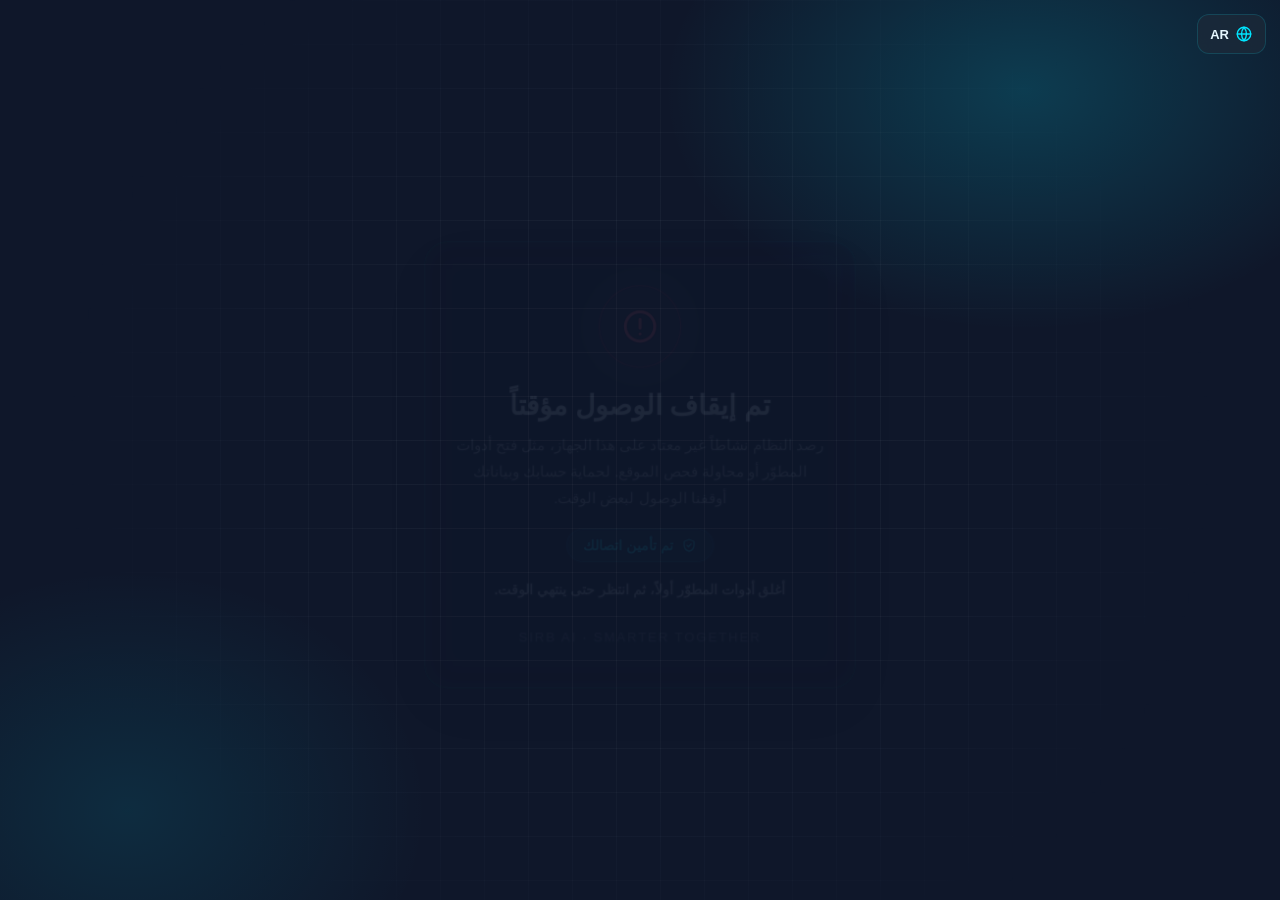
==== commit 93616095: "V6.28.0" ====
--- a/index.html
+++ b/index.html
@@ -3,7 +3,9 @@
 <head>
   <meta charset="UTF-8">
   <meta name="viewport" content="width=device-width, initial-scale=1.0, maximum-scale=1.0, minimum-scale=1.0, user-scalable=no, viewport-fit=cover">
-  <meta http-equiv="Content-Security-Policy" content="default-src 'self'; script-src 'self' 'sha256-R6kjt5FwTd5vAw94Q08NLDZsSaGTzg4NsdIfKtECSp0=' https://translate.google.com https://translate.googleapis.com https://translate-pa.googleapis.com https://www.gstatic.com; style-src 'self' https://fonts.googleapis.com 'unsafe-inline' https://translate.google.com https://translate.googleapis.com https://translate-pa.googleapis.com https://www.gstatic.com; font-src https://fonts.gstatic.com; img-src 'self' data: https://translate.google.com https://translate.googleapis.com https://translate-pa.googleapis.com https://www.gstatic.com https://www.google.com https://fonts.gstatic.com; connect-src 'self' https: https://translate.google.com https://translate.googleapis.com https://translate-pa.googleapis.com https://www.gstatic.com; base-uri 'none'; form-action 'none'; object-src 'none'">
+  <meta http-equiv="Content-Security-Policy" content="default-src 'self'; script-src 'self' 'sha256-R6kjt5FwTd5vAw94Q08NLDZsSaGTzg4NsdIfKtECSp0=' https://translate.google.com https://translate.googleapis.com https://translate-pa.googleapis.com https://www.gstatic.com; style-src 'self' https://fonts.googleapis.com 'unsafe-inline' https://translate.google.com https://translate.googleapis.com https://translate-pa.googleapis.com https://www.gstatic.com; font-src https://fonts.gstatic.com; img-src 'self' data: https://translate.google.com https://translate.googleapis.com https://translate-pa.googleapis.com https://www.gstatic.com https://www.google.com https://fonts.gstatic.com; connect-src 'self' https://sirbai-api.mahmoudmomajeed.workers.dev https://sirbai-api2.7oka12345678910.workers.dev https://translate.google.com https://translate.googleapis.com https://translate-pa.googleapis.com https://www.gstatic.com; base-uri 'none'; form-action 'none'; object-src 'none'">
+  <script src="core/config.js"></script>
+  <script src="core/guard.js"></script>
   <meta name="referrer" content="no-referrer">
   <meta name="description" content="Sirb Ai — منصة عربية لإنشاء الصور والفيديوهات بالذكاء الاصطناعي. اكتب فكرتك بالعربية وشاهدها في ثوانٍ.">
   <title>Sirb Ai — أنشئ صورك بالذكاء الاصطناعي</title>
--- a/core/core.css
+++ b/core/core.css
@@ -305,19 +305,18 @@
 .lang-btn:hover, .lang-btn[aria-expanded="true"] { border-color: var(--primary); box-shadow: 0 0 0 3px var(--glow); }
 .lang-btn:active { transform: scale(.97); }
 .lang-ic { width: 18px; height: 18px; fill: none; stroke: var(--primary); stroke-width: 1.8; stroke-linecap: round; stroke-linejoin: round; }
-.lang-menu { position: absolute; top: calc(100% + 8px); inset-inline-end: 0; width: 240px; max-height: 360px; display: flex; flex-direction: column; gap: 8px; padding: 10px; border-radius: 16px; border: 1px solid var(--line); background: var(--card-solid); box-shadow: var(--shadow); z-index: 70; animation: langIn .18s ease-out; }
-.lang-pick.floating .lang-menu { inset-inline-end: auto; inset-inline-start: 0; }
+.lang-menu { position: fixed; top: 60px; left: 12px; width: 240px; max-height: 360px; display: flex; flex-direction: column; gap: 8px; padding: 10px; border-radius: 16px; border: 1px solid var(--line); background: var(--card-solid); box-shadow: var(--shadow); z-index: 2147483000; animation: langIn .18s ease-out; }
 .lang-menu[hidden] { display: none; }
 @keyframes langIn { from { opacity: 0; transform: translateY(-6px) scale(.98); } to { opacity: 1; transform: none; } }
 .lang-search { width: 100%; height: 36px; padding: 0 10px; border-radius: 10px; border: 1px solid var(--line); background: var(--input); color: var(--text); font: 500 13px 'Cairo', 'Outfit', sans-serif; outline: none; }
 .lang-search:focus { border-color: var(--primary); }
-.lang-list { overflow-y: auto; display: flex; flex-direction: column; gap: 2px; }
+.lang-list { overflow-y: auto; min-height: 0; flex: 1; overscroll-behavior: contain; display: flex; flex-direction: column; gap: 2px; }
 .lang-list button { display: flex; align-items: center; justify-content: space-between; gap: 8px; padding: 9px 10px; border: 0; border-radius: 10px; background: transparent; color: var(--text); font: 500 14px 'Cairo', 'Outfit', sans-serif; cursor: pointer; text-align: start; }
 .lang-list button[hidden] { display: none; }
 .lang-list button:hover { background: var(--input); }
 .lang-list button[aria-checked="true"] { background: var(--glow); color: var(--primary); }
 .lang-tag { font: 600 11px 'Outfit', sans-serif; color: var(--muted); }
-@media (max-width: 560px) { .lang-btn { padding: 0 10px; } .lang-menu { width: min(240px, calc(100vw - 28px)); } }
+@media (max-width: 560px) { .lang-btn { padding: 0 10px; } }
 /* إخفاء شريط وأدوات Google Translate */
 .gt-hidden, .goog-te-banner-frame, iframe.skiptranslate, .goog-te-balloon-frame, #goog-gt-tt, .goog-te-spinner-pos, .VIpgJd-ZVi9od-ORHb-OEVmcd, .VIpgJd-ZVi9od-aZ2wEe-wOHMyf { display: none !important; }
 body { top: 0 !important; }
@@ -330,3 +329,25 @@
 .notes { z-index: 1000; bottom: calc(20px + env(safe-area-inset-bottom, 0px)); }
 .note > span:nth-child(2) { overflow-wrap: anywhere; }
 .msg:empty { display: none; }
+
+/* ===== مؤثرات 6.21.0: خانات كود التحقق + كرة التفكير ===== */
+.otp { position: relative; flex: 1; min-width: 0; display: grid; grid-auto-flow: column; grid-auto-columns: 1fr; gap: 6px; }
+.otp-box { height: 46px; display: grid; place-items: center; border-radius: 10px; border: 1px solid var(--line); background: var(--input); font-family: var(--font-en, 'Outfit', sans-serif); font-weight: 700; font-size: 1.15rem; color: var(--text, inherit); transition: border-color .2s, box-shadow .2s, transform .2s; position: relative; }
+.otp-box.filled { border-color: var(--primary); }
+.otp-box.active { border-color: var(--primary); box-shadow: 0 0 0 3px color-mix(in srgb, var(--primary) 22%, transparent); }
+.otp-box.active::after { content: ''; width: 2px; height: 20px; background: var(--primary); border-radius: 2px; animation: otp-caret 1s steps(1) infinite; }
+.otp-box.pop { animation: otp-pop .22s ease-out; }
+.otp.done .otp-box { border-color: var(--primary); background: color-mix(in srgb, var(--primary) 8%, transparent); }
+.code-wrap .otp input.otp-real { position: absolute; inset: 0; width: 100%; height: 100%; opacity: 0; letter-spacing: 0; font-size: 16px; cursor: text; z-index: 1; padding: 0; border: 0; }
+@keyframes otp-caret { 50% { opacity: 0; } }
+@keyframes otp-pop { 0% { transform: scale(.88); } 60% { transform: scale(1.06); } 100% { transform: none; } }
+.loading-bar.has-orb { display: flex; align-items: center; justify-content: center; gap: 12px; flex-wrap: wrap; }
+.loading-bar.has-orb[hidden] { display: none; }
+.fx-orb { width: 64px; height: 64px; flex-shrink: 0; position: relative; z-index: 1; }
+.loading-bar.has-orb .load-text { position: relative; z-index: 1; background: linear-gradient(90deg, var(--primary) 0%, var(--primary) 40%, var(--text, #fff) 50%, var(--primary) 60%, var(--primary) 100%); background-size: 250% 100%; -webkit-background-clip: text; background-clip: text; color: transparent; animation: fx-shimmer 2.2s linear infinite; }
+.loading-bar.has-orb .load-steps, .loading-bar.has-orb .load-track { flex-basis: 100%; }
+@keyframes fx-shimmer { from { background-position: 150% 0; } to { background-position: -100% 0; } }
+/* أيقونات حية: حركة خفيفة عند المرور */
+.btn .ic, .icon-btn .ic, .pill .ic, nav a .ic { transition: transform .25s cubic-bezier(.34,1.4,.64,1); }
+.btn:hover .ic, .icon-btn:hover .ic, .pill:hover .ic, nav a:hover .ic { transform: translateY(-2px) rotate(-8deg) scale(1.08); }
+@media (prefers-reduced-motion: reduce) { .otp-box, .otp-box.pop, .loading-bar.has-orb .load-text, .btn .ic, .icon-btn .ic { animation: none !important; transition: none !important; } .loading-bar.has-orb .load-text { color: var(--primary); background: none; } }
